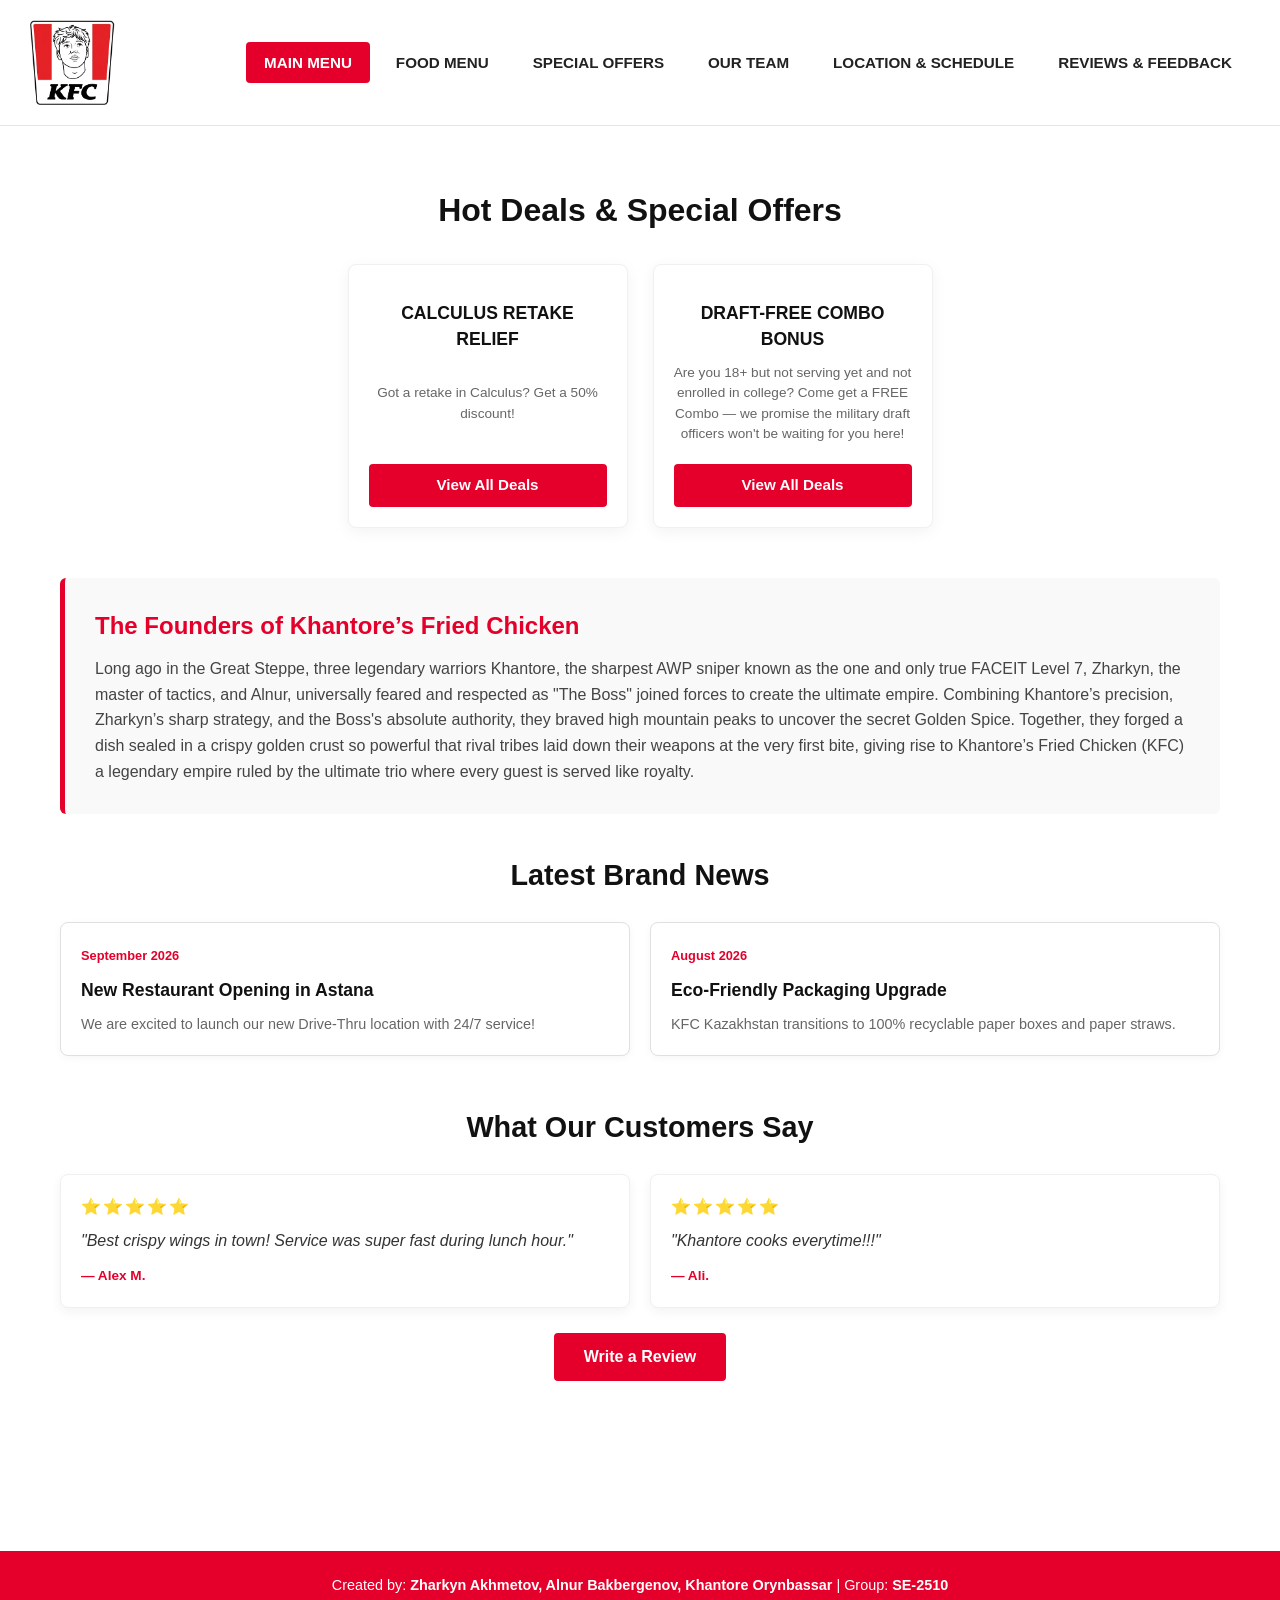
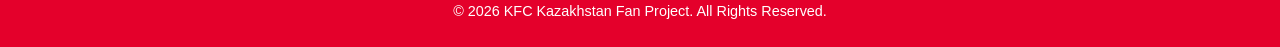
==== index.html @ c5cb4d6a "Add files via upload" ====
<!DOCTYPE html>
<html lang="en">
<head>
    <!-- Project: KFC Kazakhstan Fan Project | Group: SE-2510 | Page: Main Page (index.html) -->
    <meta charset="UTF-8">
    <meta name="viewport" content="width=device-width, initial-scale=1.0">
    <title>KFC Kazakhstan — Main Menu</title>
    <link rel="stylesheet" href="css/style.css">
</head>
<body>

    <header id="main-header">
        <div class="header-container">
            <a href="index.html" class="logo">
                <img src="images/logo.jpg" alt="KFC Logo" class="logo-img">
            </a>
            <nav class="nav-menu">
                <ul>
                    <li><a href="index.html" class="nav-btn active">Main Menu</a></li>
                    <li><a href="menu.html" class="nav-btn">Food Menu</a></li>
                    <li><a href="promos.html" class="nav-btn">Special Offers</a></li>
                    <li><a href="about.html" class="nav-btn">Our Team</a></li>
                    <li><a href="schedule.html" class="nav-btn">Location & Schedule</a></li>
                    <li><a href="contacts.html" class="nav-btn">Reviews & Feedback</a></li>
                </ul>
            </nav>
        </div>
    </header>

    <main class="main-content">
        <div class="container">
            
            <!-- Section 1: Promotions and Special Offers -->
            <section class="section-block">
                <h1 class="page-title">Hot Deals & Special Offers</h1>
                <div class="promo-grid">
                    <div class="promo-card">
                        <div class="card-title">Calculus Retake Relief</div>
                        <p class="card-desc">Got a retake in Calculus? Get a 50% discount!</p>
                        <a href="promos.html" class="btn-red">View All Deals</a>
                    </div>
                    <div class="promo-card">
                        <div class="card-title">Draft-Free Combo Bonus</div>
                        <p class="card-desc">Are you 18+ but not serving yet and not enrolled in college? Come get a FREE Combo — we promise the military draft officers won't be waiting for you here!</p>
                        <a href="promos.html" class="btn-red">View All Deals</a>
                    </div>
                </div>
            </section>

            <!-- Section 2: Brand Story and Founders -->
            <section class="story-card">
                <h2>The Founders of Khantore’s Fried Chicken</h2>
                <p>Long ago in the Great Steppe, three legendary warriors Khantore, the sharpest AWP sniper known as the one and only true FACEIT Level 7, Zharkyn, the master of tactics, and Alnur, universally feared and respected as "The Boss" joined forces to create the ultimate empire. Combining Khantore’s precision, Zharkyn’s sharp strategy, and the Boss's absolute authority, they braved high mountain peaks to uncover the secret Golden Spice. Together, they forged a dish sealed in a crispy golden crust so powerful that rival tribes laid down their weapons at the very first bite, giving rise to Khantore’s Fried Chicken (KFC) a legendary empire ruled by the ultimate trio where every guest is served like royalty.</p>
            </section>

            <!-- Section 3: Latest News Updates -->
            <section class="section-block">
                <h2 class="section-subtitle">Latest Brand News</h2>
                <div class="news-grid">
                    <div class="news-card">
                        <span class="news-date">September 2026</span>
                        <h3>New Restaurant Opening in Astana</h3>
                        <p>We are excited to launch our new Drive-Thru location with 24/7 service!</p>
                    </div>
                    <div class="news-card">
                        <span class="news-date">August 2026</span>
                        <h3>Eco-Friendly Packaging Upgrade</h3>
                        <p>KFC Kazakhstan transitions to 100% recyclable paper boxes and paper straws.</p>
                    </div>
                </div>
            </section>

            <!-- Section 4: Customer Testimonials -->
            <section class="section-block">
                <h2 class="section-subtitle">What Our Customers Say</h2>
                <div class="reviews-grid">
                    <div class="review-card">
                        <div class="stars">⭐⭐⭐⭐⭐</div>
                        <p class="review-text">"Best crispy wings in town! Service was super fast during lunch hour."</p>
                        <span class="review-author">— Alex M.</span>
                    </div>
                    <div class="review-card">
                        <div class="stars">⭐⭐⭐⭐⭐</div>
                        <p class="review-text">"Khantore cooks everytime!!!"</p>
                        <span class="review-author">— Ali.</span>
                    </div>
                </div>
                
                <div class="cta-center">
                    <a href="contacts.html" class="btn-red btn-large">Write a Review</a>
                </div>
            </section>

        </div>
    </main>

    <footer>
        <div class="footer-container">
            <p>Created by: <span>Zharkyn Akhmetov, Alnur Bakbergenov, Khantore Orynbassar</span> | Group: <span>SE-2510</span></p>
            <p>&copy; 2026 KFC Kazakhstan Fan Project. All Rights Reserved.</p>
        </div>
    </footer>

</body>
</html>
---- css/style.css ----
/* ============================================================
   KFC Kazakhstan — Shared Stylesheet
   Team: Zharkyn Akhmetov, Alnur Bakbergenov, Khantore Orynbassar
   Group SE-2510 | Palette: KFC red & white
   ============================================================ */

/* ---------- 1. Variables & Base ---------- */
:root {
    --red: #e4002b;
    --red-dark: #c40024;
    --ink: #111111;
    --muted: #666666;
    --soft: #f9f9f9;
    --line: #e0e0e0;
}

* { box-sizing: border-box; margin: 0; padding: 0; }

body {
    font-family: Arial, Helvetica, sans-serif;
    background-color: #ffffff;
    color: var(--ink);
    line-height: 1.5;
}

a { text-decoration: none; }
ul { list-style: none; }
textarea { resize: none; }
.mt-50 { margin-top: 50px; }

.container { max-width: 1200px; margin: 0 auto; padding: 20px; }

/* ---------- 2. Header & Navigation ---------- */
#main-header {
    background-color: #ffffff;
    border-bottom: 1px solid #e5e5e5;
    position: sticky;
    top: 0;
    z-index: 1000;
}

.header-container {
    max-width: 1280px;
    margin: 0 auto;
    padding: 20px 30px;
    display: flex;
    justify-content: space-between;
    align-items: center;
}

.logo { display: flex; align-items: center; }
.logo-img { height: 85px; width: auto; display: block; }

.nav-menu ul { display: flex; gap: 8px; align-items: center; }

.nav-menu .nav-btn {
    color: #222222;
    font-weight: bold;
    font-size: 0.95rem;
    text-transform: uppercase;
    padding: 12px 18px;
    border-radius: 4px;
    transition: all 0.2s;
}

.nav-menu .nav-btn:hover { color: var(--red); }
.nav-menu .nav-btn.active { background-color: var(--red); color: #ffffff; }

/* ---------- 3. Main Content & Cards ---------- */
.main-content { padding: 40px 0; min-height: 60vh; }

.page-title { text-align: center; font-size: 2rem; margin-bottom: 30px; }
.section-block { margin-bottom: 50px; }
.section-subtitle { text-align: center; font-size: 1.8rem; margin-bottom: 25px; }

.promo-grid {
    display: flex;
    justify-content: center;
    gap: 25px;
    flex-wrap: wrap;
}

.promo-card {
    background-color: #ffffff;
    border: 1px solid #f0f0f0;
    border-radius: 8px;
    padding: 20px;
    width: 280px;
    text-align: center;
    overflow: hidden;
    box-shadow: 0 4px 15px rgba(0, 0, 0, 0.05);
    display: flex;
    flex-direction: column;
    justify-content: space-between;
}

.card-title { font-size: 1.1rem; font-weight: bold; margin: 15px 0 10px; text-transform: uppercase; }
.card-desc { color: var(--muted); font-size: 0.85rem; margin-bottom: 20px; min-height: 40px; }

/* ---------- 4. Buttons ---------- */
.btn-red, .btn-submit {
    display: block;
    background-color: var(--red);
    color: #ffffff;
    font-weight: bold;
    padding: 10px;
    border: none;
    border-radius: 4px;
    font-size: 0.95rem;
    cursor: pointer;
    transition: background-color 0.2s;
}

.btn-red:hover, .btn-submit:hover { background-color: var(--red-dark); }
.btn-submit { padding: 12px 20px; width: 100%; }
.btn-large { display: inline-block; padding: 12px 30px; font-size: 1rem; }
.cta-center { text-align: center; margin-top: 20px; }

/* ---------- 5. Story, News & Reviews (index) ---------- */
.story-card {
    background-color: var(--soft);
    border-left: 5px solid var(--red);
    padding: 30px;
    border-radius: 6px;
    margin: 40px 0;
}

.story-card h2 { color: var(--red); margin-bottom: 12px; }
.story-card p { color: #444444; font-size: 1rem; line-height: 1.6; }

.news-grid, .reviews-grid {
    display: flex;
    gap: 20px;
    justify-content: center;
    flex-wrap: wrap;
    margin-bottom: 25px;
}

.news-card, .review-card {
    background: #ffffff;
    border: 1px solid var(--line);
    border-radius: 8px;
    padding: 20px;
    flex: 1;
    min-width: 280px;
}

.news-card { box-shadow: 0 2px 8px rgba(0, 0, 0, 0.04); }
.review-card { border-color: #f0f0f0; box-shadow: 0 4px 12px rgba(0, 0, 0, 0.05); }
.news-date { font-size: 0.8rem; color: var(--red); font-weight: bold; }
.news-card h3 { margin: 10px 0; font-size: 1.1rem; }
.news-card p { color: var(--muted); font-size: 0.9rem; }

.stars { letter-spacing: 2px; }
.review-text { font-style: italic; color: #333333; margin: 10px 0; }
.review-author { font-weight: bold; color: var(--red); font-size: 0.85rem; }

/* ---------- 6. Tables ---------- */
.table-container { overflow-x: auto; margin-top: 20px; }

table { width: 100%; border-collapse: collapse; background-color: #ffffff; }
table th, table td { padding: 12px 15px; border: 1px solid var(--line); text-align: left; }
table th { background-color: var(--red); color: #ffffff; font-weight: bold; }
table tr:nth-child(even) { background-color: var(--soft); }

/* ---------- 7. Forms (contacts) ---------- */
.form-group { margin-bottom: 20px; text-align: left; }
.form-group label { display: block; font-weight: bold; margin-bottom: 8px; color: #222222; }

.form-group input, .form-group select, .form-group textarea {
    width: 100%;
    padding: 10px;
    border: 1px solid #cccccc;
    border-radius: 4px;
    font-size: 0.95rem;
}

.form-group input:focus, .form-group select:focus, .form-group textarea:focus {
    outline: none;
    border-color: var(--red);
}

/* ---------- 8. Reviews Page Layout ---------- */
.reviews-page-grid { display: flex; gap: 40px; margin-top: 20px; align-items: flex-start; }

.review-form-container {
    flex: 1;
    background: #ffffff;
    padding: 25px;
    border-radius: 8px;
    border: 1px solid var(--line);
    box-shadow: 0 4px 10px rgba(0, 0, 0, 0.03);
}

.reviews-list-container { flex: 1.2; }

.reviews-feed {
    display: flex;
    flex-direction: column;
    gap: 15px;
    max-height: 550px;
    overflow-y: auto;
    padding-right: 5px;
}

.feed-item {
    background: #ffffff;
    border: 1px solid var(--line);
    border-left: 4px solid var(--red);
    border-radius: 6px;
    padding: 15px 20px;
    box-shadow: 0 2px 6px rgba(0, 0, 0, 0.04);
    animation: fadeIn 0.3s ease-in-out;
}

.feed-header { display: flex; justify-content: space-between; align-items: center; margin-bottom: 8px; }
.feed-author { font-weight: bold; }
.feed-text { color: #444444; font-size: 0.95rem; margin-bottom: 8px; }
.feed-date { font-size: 0.75rem; color: #888888; }

/* ---------- 9. Menu Page ---------- */
.dish-img-container {
    width: 100%;
    height: 200px;
    margin-bottom: 15px;
    border-radius: 6px;
    display: flex;
    justify-content: center;
    align-items: center;
    overflow: hidden;
}

.dish-img { max-width: 100%; max-height: 100%; object-fit: contain; }

.ingredient-list {
    text-align: left;
    margin: 10px 0 20px 20px;
    flex-grow: 1;
    font-size: 0.85rem;
    color: #555555;
}

.ingredient-list li { margin-bottom: 4px; list-style-type: disc; }

.steps-list { margin-left: 20px; color: #444444; line-height: 1.8; }
.steps-list li { margin-bottom: 6px; }

/* ---------- 10. Order Modal ---------- */
.modal {
    display: none;
    position: fixed;
    inset: 0;
    z-index: 2000;
    background-color: rgba(0, 0, 0, 0.6);
    justify-content: center;
    align-items: center;
}

.modal-content {
    background-color: #ffffff;
    padding: 30px;
    border-radius: 12px;
    width: 90%;
    max-width: 650px;
    position: relative;
    box-shadow: 0 5px 25px rgba(0, 0, 0, 0.3);
    animation: fadeIn 0.2s ease-in-out;
}

.modal-body { display: flex; gap: 25px; align-items: center; }
.modal-left { flex: 1; display: flex; justify-content: center; align-items: center; }
.modal-right { flex: 1.2; }

.modal-img-container {
    width: 100%;
    height: 220px;
    padding: 10px;
    border-radius: 8px;
    display: flex;
    justify-content: center;
    align-items: center;
    background-color: var(--soft);
}

.modal-dish-img { max-width: 100%; max-height: 100%; object-fit: contain; }

.close-btn {
    position: absolute;
    top: 10px;
    right: 15px;
    font-size: 28px;
    font-weight: bold;
    color: #888888;
    cursor: pointer;
}

.close-btn:hover { color: var(--red); }
.modal-subtitle { color: var(--muted); font-size: 0.85rem; margin-bottom: 15px; }

.ingredients-list { display: flex; flex-direction: column; gap: 8px; margin-bottom: 20px; }

.ingredient-item {
    display: flex;
    align-items: center;
    gap: 10px;
    padding: 8px 12px;
    background: var(--soft);
    border: 1px solid #eeeeee;
    border-radius: 6px;
    font-size: 0.9rem;
    cursor: pointer;
}

.ingredient-item input { accent-color: var(--red); width: 16px; height: 16px; }

.modal-footer {
    display: flex;
    justify-content: space-between;
    align-items: center;
    border-top: 1px solid #eeeeee;
    padding-top: 15px;
}

.total-price { font-size: 1.1rem; font-weight: bold; }

/* ---------- 11. About / Team Page ---------- */
.team-banner-container { text-align: center; margin-bottom: 30px; }

.team-banner-img {
    max-width: 512px;
    width: 100%;
    height: auto;
    border: 5px solid var(--red);
    border-radius: 12px;
    box-shadow: 0 4px 15px rgba(0, 0, 0, 0.1);
}

.team-card { min-height: 440px; height: auto; }

.avatar-container {
    width: 220px;
    height: 220px;
    margin: 0 auto 15px;
    border-radius: 50%;
    overflow: hidden;
    border: 3px solid var(--red);
    background-color: var(--soft);
    box-shadow: 0 4px 12px rgba(0, 0, 0, 0.12);
}

.avatar-img { width: 100%; height: 100%; object-fit: cover; object-position: top; }

/* ---------- 12. Location & Schedule Page ---------- */
.location-card {
    display: flex;
    gap: 25px;
    margin-bottom: 35px;
    padding-bottom: 25px;
    border-bottom: 2px dashed var(--line);
    align-items: center;
}

.location-map { flex: 1; max-width: 320px; width: 100%; }

.location-map img {
    width: 100%;
    height: 220px;
    object-fit: cover;
    border-radius: 8px;
    border: 3px solid var(--red);
    box-shadow: 0 4px 10px rgba(0, 0, 0, 0.1);
}

.location-details { flex: 2; width: 100%; }

.location-details h3 {
    font-size: 1.4rem;
    margin-bottom: 12px;
    border-left: 4px solid var(--red);
    padding-left: 10px;
}

/* ---------- 13. Footer ---------- */
footer {
    background-color: var(--red);
    color: #ffffff;
    text-align: center;
    padding: 20px 0;
    margin-top: 60px;
}

.footer-container p { font-size: 0.9rem; margin: 4px 0; }
.footer-container span { font-weight: bold; }

/* ---------- 14. Animations & Responsive ---------- */
@keyframes fadeIn {
    from { opacity: 0; transform: translateY(-8px); }
    to { opacity: 1; transform: translateY(0); }
}

@media (max-width: 768px) {
    .reviews-page-grid, .location-card { flex-direction: column; align-items: stretch; }
    .location-map { max-width: 100%; }
}

@media (max-width: 600px) {
    .modal-body { flex-direction: column; gap: 15px; }
    .modal-img-container { height: 150px; }
}
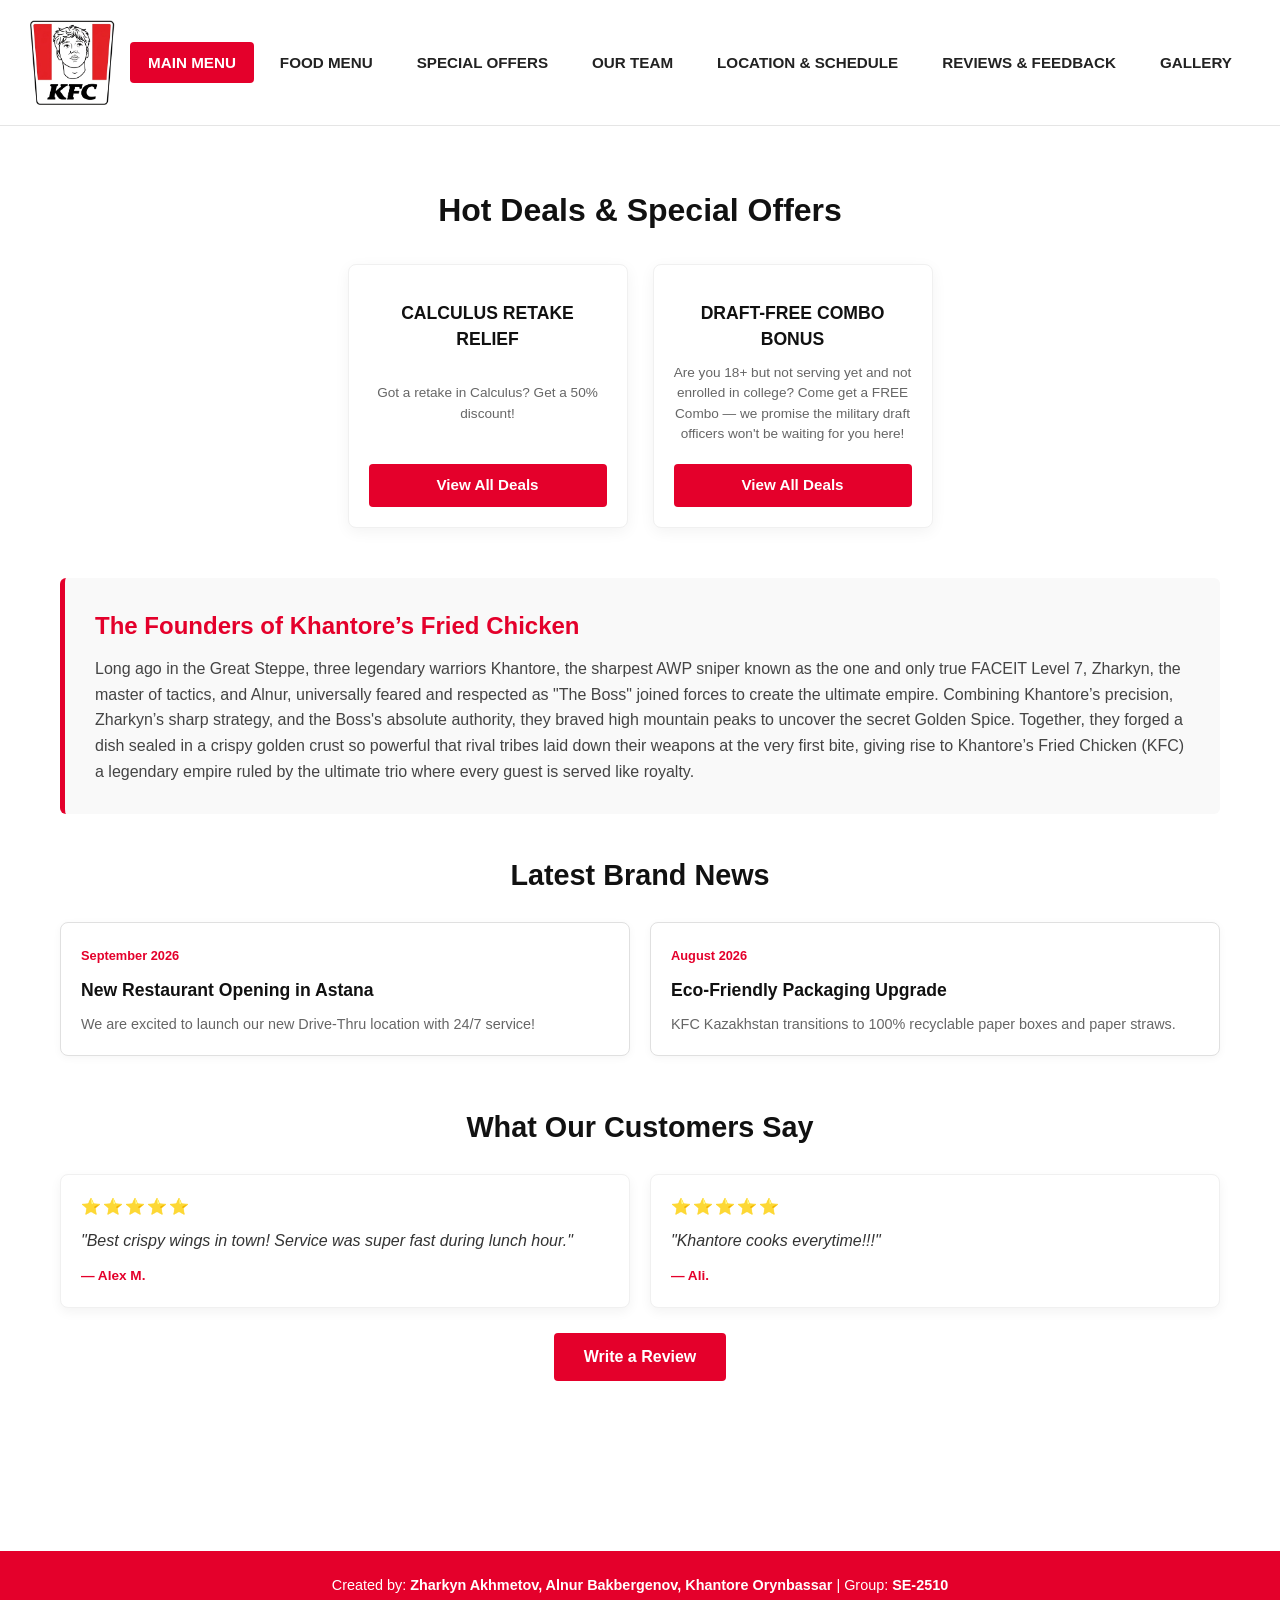
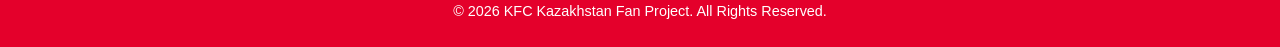
==== commit a6e14292: "added gallery" ====
--- a/index.html
+++ b/index.html
@@ -22,6 +22,7 @@
                     <li><a href="about.html" class="nav-btn">Our Team</a></li>
                     <li><a href="schedule.html" class="nav-btn">Location & Schedule</a></li>
                     <li><a href="contacts.html" class="nav-btn">Reviews & Feedback</a></li>
+                    <li><a href="gallery.html" class="nav-btn">Gallery</a></li>
                 </ul>
             </nav>
         </div>
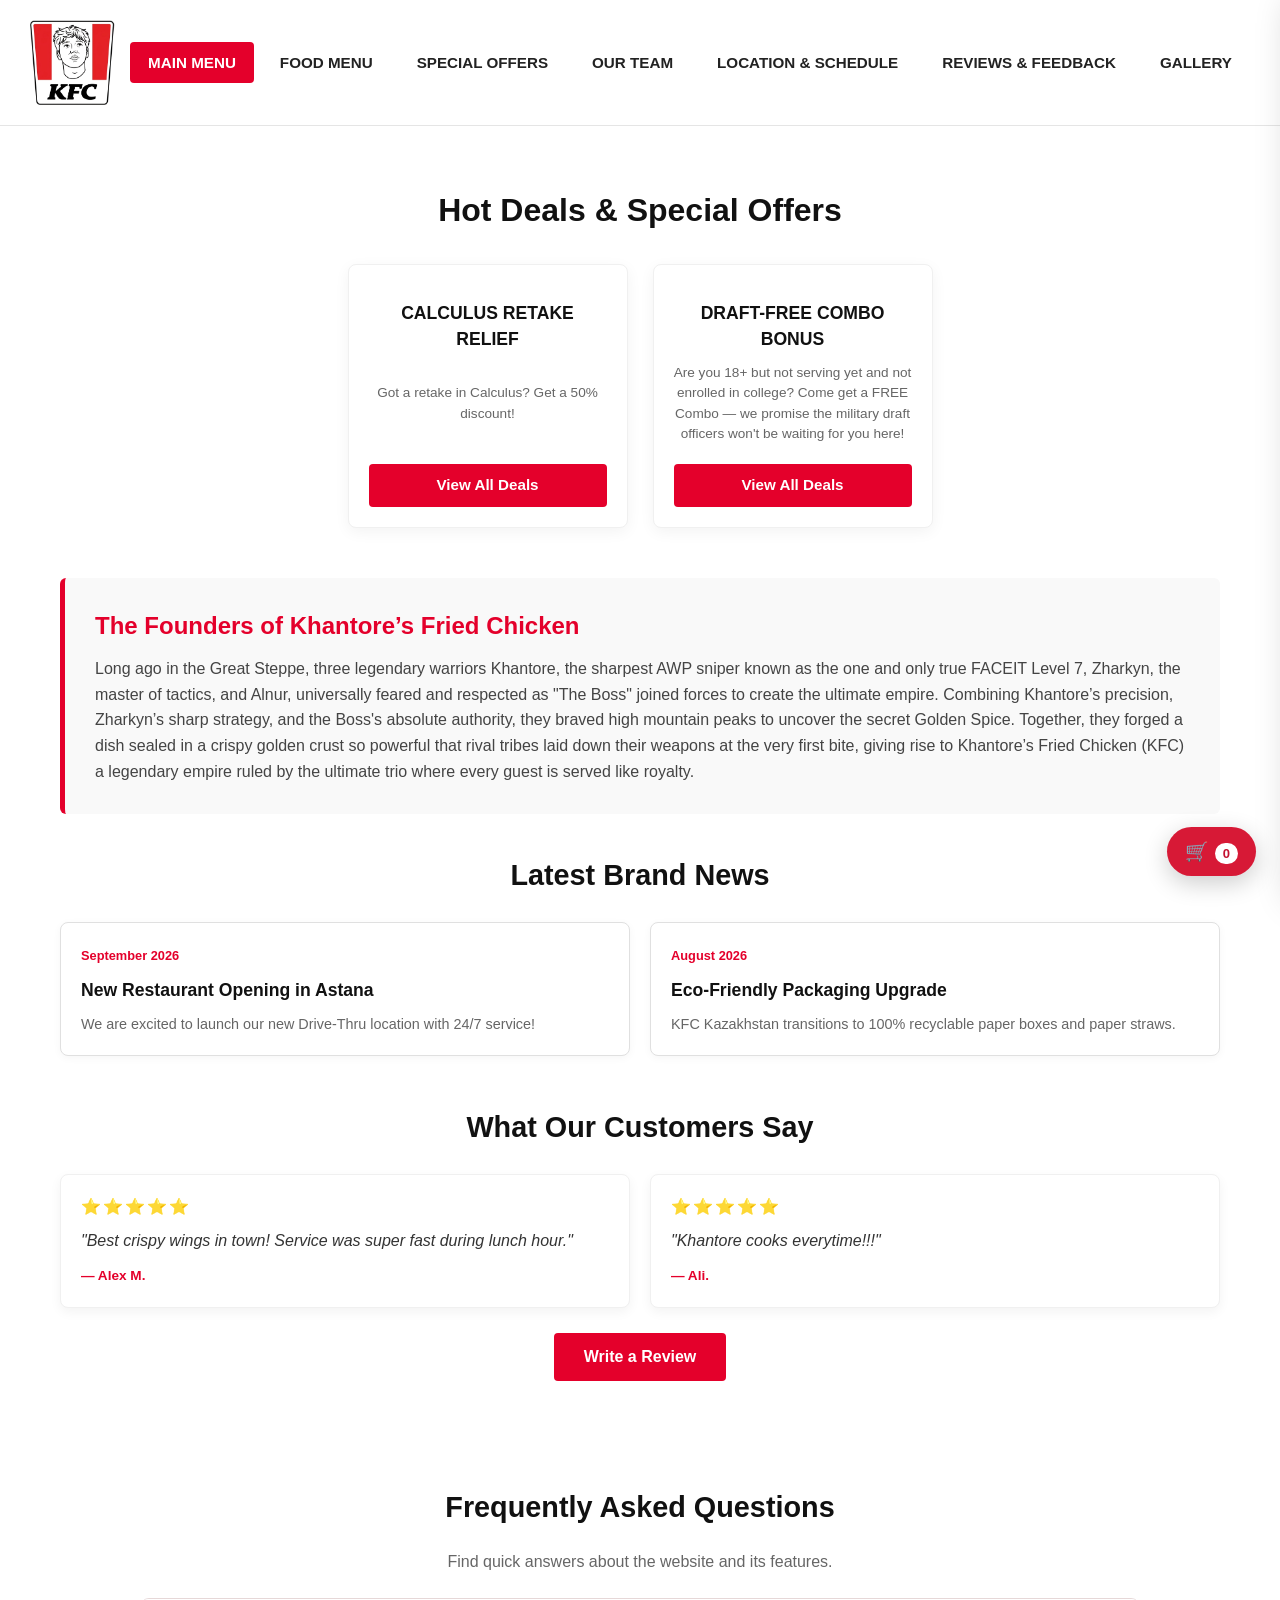
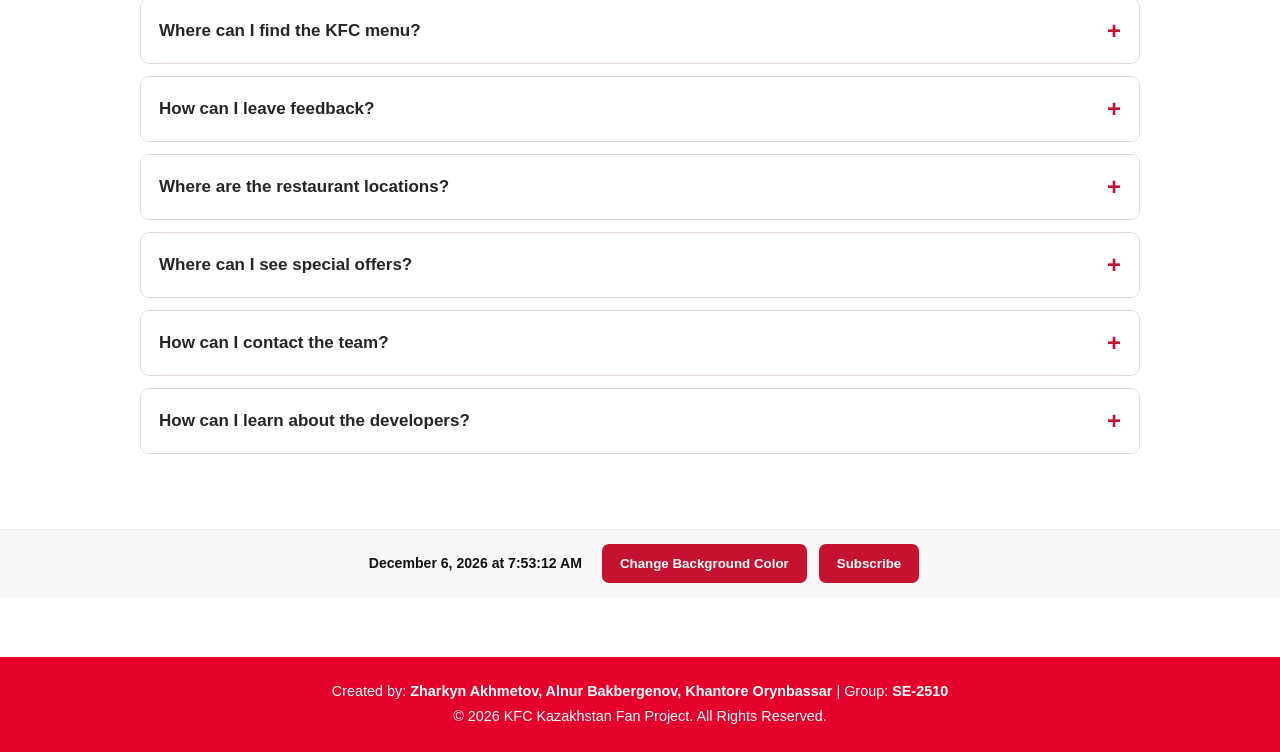
==== commit 9bd6dabb: "Assignment 4" ====
--- a/index.html
+++ b/index.html
@@ -1,106 +1,101 @@
 <!DOCTYPE html>
+
 <html lang="en">
 <head>
-    <!-- Project: KFC Kazakhstan Fan Project | Group: SE-2510 | Page: Main Page (index.html) -->
-    <meta charset="UTF-8">
-    <meta name="viewport" content="width=device-width, initial-scale=1.0">
-    <title>KFC Kazakhstan — Main Menu</title>
-    <link rel="stylesheet" href="css/style.css">
+<!-- Project: KFC Kazakhstan Fan Project | Group: SE-2510 | Page: Main Page (index.html) -->
+<meta charset="utf-8"/>
+<meta content="width=device-width, initial-scale=1.0" name="viewport"/>
+<title>KFC Kazakhstan — Main Menu</title>
+<link href="css/style.css?v=promo-hover-unified-3" rel="stylesheet"/>
 </head>
 <body>
-
-    <header id="main-header">
-        <div class="header-container">
-            <a href="index.html" class="logo">
-                <img src="images/logo.jpg" alt="KFC Logo" class="logo-img">
-            </a>
-            <nav class="nav-menu">
-                <ul>
-                    <li><a href="index.html" class="nav-btn active">Main Menu</a></li>
-                    <li><a href="menu.html" class="nav-btn">Food Menu</a></li>
-                    <li><a href="promos.html" class="nav-btn">Special Offers</a></li>
-                    <li><a href="about.html" class="nav-btn">Our Team</a></li>
-                    <li><a href="schedule.html" class="nav-btn">Location & Schedule</a></li>
-                    <li><a href="contacts.html" class="nav-btn">Reviews & Feedback</a></li>
-                    <li><a href="gallery.html" class="nav-btn">Gallery</a></li>
-                </ul>
-            </nav>
-        </div>
-    </header>
-
-    <main class="main-content">
-        <div class="container">
-            
-            <!-- Section 1: Promotions and Special Offers -->
-            <section class="section-block">
-                <h1 class="page-title">Hot Deals & Special Offers</h1>
-                <div class="promo-grid">
-                    <div class="promo-card">
-                        <div class="card-title">Calculus Retake Relief</div>
-                        <p class="card-desc">Got a retake in Calculus? Get a 50% discount!</p>
-                        <a href="promos.html" class="btn-red">View All Deals</a>
-                    </div>
-                    <div class="promo-card">
-                        <div class="card-title">Draft-Free Combo Bonus</div>
-                        <p class="card-desc">Are you 18+ but not serving yet and not enrolled in college? Come get a FREE Combo — we promise the military draft officers won't be waiting for you here!</p>
-                        <a href="promos.html" class="btn-red">View All Deals</a>
-                    </div>
-                </div>
-            </section>
-
-            <!-- Section 2: Brand Story and Founders -->
-            <section class="story-card">
-                <h2>The Founders of Khantore’s Fried Chicken</h2>
-                <p>Long ago in the Great Steppe, three legendary warriors Khantore, the sharpest AWP sniper known as the one and only true FACEIT Level 7, Zharkyn, the master of tactics, and Alnur, universally feared and respected as "The Boss" joined forces to create the ultimate empire. Combining Khantore’s precision, Zharkyn’s sharp strategy, and the Boss's absolute authority, they braved high mountain peaks to uncover the secret Golden Spice. Together, they forged a dish sealed in a crispy golden crust so powerful that rival tribes laid down their weapons at the very first bite, giving rise to Khantore’s Fried Chicken (KFC) a legendary empire ruled by the ultimate trio where every guest is served like royalty.</p>
-            </section>
-
-            <!-- Section 3: Latest News Updates -->
-            <section class="section-block">
-                <h2 class="section-subtitle">Latest Brand News</h2>
-                <div class="news-grid">
-                    <div class="news-card">
-                        <span class="news-date">September 2026</span>
-                        <h3>New Restaurant Opening in Astana</h3>
-                        <p>We are excited to launch our new Drive-Thru location with 24/7 service!</p>
-                    </div>
-                    <div class="news-card">
-                        <span class="news-date">August 2026</span>
-                        <h3>Eco-Friendly Packaging Upgrade</h3>
-                        <p>KFC Kazakhstan transitions to 100% recyclable paper boxes and paper straws.</p>
-                    </div>
-                </div>
-            </section>
-
-            <!-- Section 4: Customer Testimonials -->
-            <section class="section-block">
-                <h2 class="section-subtitle">What Our Customers Say</h2>
-                <div class="reviews-grid">
-                    <div class="review-card">
-                        <div class="stars">⭐⭐⭐⭐⭐</div>
-                        <p class="review-text">"Best crispy wings in town! Service was super fast during lunch hour."</p>
-                        <span class="review-author">— Alex M.</span>
-                    </div>
-                    <div class="review-card">
-                        <div class="stars">⭐⭐⭐⭐⭐</div>
-                        <p class="review-text">"Khantore cooks everytime!!!"</p>
-                        <span class="review-author">— Ali.</span>
-                    </div>
-                </div>
-                
-                <div class="cta-center">
-                    <a href="contacts.html" class="btn-red btn-large">Write a Review</a>
-                </div>
-            </section>
-
-        </div>
-    </main>
-
-    <footer>
-        <div class="footer-container">
-            <p>Created by: <span>Zharkyn Akhmetov, Alnur Bakbergenov, Khantore Orynbassar</span> | Group: <span>SE-2510</span></p>
-            <p>&copy; 2026 KFC Kazakhstan Fan Project. All Rights Reserved.</p>
-        </div>
-    </footer>
-
+<header id="main-header">
+<div class="header-container">
+<a class="logo" href="index.html">
+<img alt="KFC Logo" class="logo-img" src="images/logo.jpg"/>
+</a>
+<nav class="nav-menu">
+<ul>
+<li><a class="nav-btn active" href="index.html">Main Menu</a></li>
+<li><a class="nav-btn" href="menu.html">Food Menu</a></li>
+<li><a class="nav-btn" href="promos.html">Special Offers</a></li>
+<li><a class="nav-btn" href="about.html">Our Team</a></li>
+<li><a class="nav-btn" href="schedule.html">Location &amp; Schedule</a></li>
+<li><a class="nav-btn" href="contacts.html">Reviews &amp; Feedback</a></li>
+<li><a class="nav-btn" href="gallery.html">Gallery</a></li>
+</ul>
+</nav>
+</div>
+</header>
+<main class="main-content">
+<div class="container">
+<!-- Section 1: Promotions and Special Offers -->
+<section class="section-block">
+<h1 class="page-title">Hot Deals &amp; Special Offers</h1>
+<div class="promo-grid">
+<div class="promo-card">
+<div class="card-title">Calculus Retake Relief</div>
+<p class="card-desc">Got a retake in Calculus? Get a 50% discount!</p>
+<a class="btn-red" href="promos.html">View All Deals</a>
+</div>
+<div class="promo-card">
+<div class="card-title">Draft-Free Combo Bonus</div>
+<p class="card-desc">Are you 18+ but not serving yet and not enrolled in college? Come get a FREE Combo — we promise the military draft officers won't be waiting for you here!</p>
+<a class="btn-red" href="promos.html">View All Deals</a>
+</div>
+</div>
+</section>
+<!-- Section 2: Brand Story and Founders -->
+<section class="story-card">
+<h2>The Founders of Khantore’s Fried Chicken</h2>
+<p>Long ago in the Great Steppe, three legendary warriors Khantore, the sharpest AWP sniper known as the one and only true FACEIT Level 7, Zharkyn, the master of tactics, and Alnur, universally feared and respected as "The Boss" joined forces to create the ultimate empire. Combining Khantore’s precision, Zharkyn’s sharp strategy, and the Boss's absolute authority, they braved high mountain peaks to uncover the secret Golden Spice. Together, they forged a dish sealed in a crispy golden crust so powerful that rival tribes laid down their weapons at the very first bite, giving rise to Khantore’s Fried Chicken (KFC) a legendary empire ruled by the ultimate trio where every guest is served like royalty.</p>
+</section>
+<!-- Section 3: Latest News Updates -->
+<section class="section-block">
+<h2 class="section-subtitle">Latest Brand News</h2>
+<div class="news-grid">
+<div class="news-card kfc-smooth-hover">
+<span class="news-date">September 2026</span>
+<h3>New Restaurant Opening in Astana</h3>
+<p>We are excited to launch our new Drive-Thru location with 24/7 service!</p>
+</div>
+<div class="news-card kfc-smooth-hover">
+<span class="news-date">August 2026</span>
+<h3>Eco-Friendly Packaging Upgrade</h3>
+<p>KFC Kazakhstan transitions to 100% recyclable paper boxes and paper straws.</p>
+</div>
+</div>
+</section>
+<!-- Section 4: Customer Testimonials -->
+<section class="section-block">
+<h2 class="section-subtitle">What Our Customers Say</h2>
+<div class="reviews-grid">
+<div class="review-card kfc-smooth-hover">
+<div class="stars">⭐⭐⭐⭐⭐</div>
+<p class="review-text">"Best crispy wings in town! Service was super fast during lunch hour."</p>
+<span class="review-author">— Alex M.</span>
+</div>
+<div class="review-card kfc-smooth-hover">
+<div class="stars">⭐⭐⭐⭐⭐</div>
+<p class="review-text">"Khantore cooks everytime!!!"</p>
+<span class="review-author">— Ali.</span>
+</div>
+</div>
+<div class="cta-center">
+<a class="btn-red btn-large" href="contacts.html">Write a Review</a>
+</div>
+</section>
+</div>
+<section class="section-block assignment-panel" id="faq"><h2 class="section-subtitle">Frequently Asked Questions</h2><p class="faq-intro">Find quick answers about the website and its features.</p><div class="faq-item"><button aria-controls="faq-answer-0" aria-expanded="false" class="faq-question" type="button">Where can I find the KFC menu?<span aria-hidden="true">+</span></button><div class="faq-answer" id="faq-answer-0"><div>Visit our <a href="menu.html">Food Menu</a> page to explore the available dishes.</div></div></div><div class="faq-item"><button aria-controls="faq-answer-1" aria-expanded="false" class="faq-question" type="button">How can I leave feedback?<span aria-hidden="true">+</span></button><div class="faq-answer" id="faq-answer-1"><div>Open <a href="contacts.html">Reviews &amp; Feedback</a> to submit a review.</div></div></div><div class="faq-item"><button aria-controls="faq-answer-2" aria-expanded="false" class="faq-question" type="button">Where are the restaurant locations?<span aria-hidden="true">+</span></button><div class="faq-answer" id="faq-answer-2"><div>Check our <a href="schedule.html">Location &amp; Schedule</a> page.</div></div></div><div class="faq-item"><button aria-controls="faq-answer-3" aria-expanded="false" class="faq-question" type="button">Where can I see special offers?<span aria-hidden="true">+</span></button><div class="faq-answer" id="faq-answer-3"><div>Browse the <a href="promos.html">Special Offers</a> page.</div></div></div><div class="faq-item"><button aria-controls="faq-answer-4" aria-expanded="false" class="faq-question" type="button">How can I contact the team?<span aria-hidden="true">+</span></button><div class="faq-answer" id="faq-answer-4"><div>Use the form on our <a href="contacts.html">Reviews &amp; Feedback</a> page.</div></div></div><div class="faq-item"><button aria-controls="faq-answer-5" aria-expanded="false" class="faq-question" type="button">How can I learn about the developers?<span aria-hidden="true">+</span></button><div class="faq-answer" id="faq-answer-5"><div>Visit <a href="about.html">Our Team</a> and click a developer card to see their profile.</div></div></div></section>
+</main>
+<section aria-label="Interactive website tools" class="assignment-tools"><div class="assignment-tools-inner"><span aria-label="Current date and time" id="live-clock" role="timer"></span><button class="assignment-btn" id="color-change-btn" type="button">Change Background Color</button><button class="assignment-btn" id="subscribe-open-btn" type="button">Subscribe</button></div></section><div aria-hidden="true" class="assignment-modal" id="subscribe-modal"><div aria-labelledby="subscribe-title" aria-modal="true" class="assignment-modal-dialog" role="dialog"><button aria-label="Close" class="assignment-modal-close" id="subscribe-close-btn" type="button">×</button><h2 id="subscribe-title">Subscribe to KFC Updates</h2><form id="subscribe-form" novalidate=""><label for="subscriber-name">Name</label><input autocomplete="name" id="subscriber-name" required="" type="text"/><label for="subscriber-email">Email</label><input autocomplete="email" id="subscriber-email" required="" type="email"/><p class="assignment-error" id="subscribe-error" role="alert"></p><button class="assignment-btn" type="submit">Subscribe</button><p id="subscribe-success" role="status"></p></form></div></div>
+<footer>
+<div class="footer-container">
+<p>Created by: <span>Zharkyn Akhmetov, Alnur Bakbergenov, Khantore Orynbassar</span> | Group: <span>SE-2510</span></p>
+<p>© 2026 KFC Kazakhstan Fan Project. All Rights Reserved.</p>
+</div>
+</footer>
+<script src="js/cart.js"></script>
+<script src="js/script.js"></script>
 </body>
 </html>
--- a/css/style.css
+++ b/css/style.css
@@ -1,10 +1,8 @@
-/* ============================================================
-   KFC Kazakhstan — Shared Stylesheet
-   Team: Zharkyn Akhmetov, Alnur Bakbergenov, Khantore Orynbassar
-   Group SE-2510 | Palette: KFC red & white
-   ============================================================ */
+/* KFC Kazakhstan | Shared Stylesheet | SE-2510
+   Numbered sections for easier navigation.
+   Existing CSS declarations are preserved. */
 
-/* ---------- 1. Variables & Base ---------- */
+/* ===== 01. Colors and Variables ===== */
 :root {
     --red: #e4002b;
     --red-dark: #c40024;
@@ -13,24 +11,19 @@
     --soft: #f9f9f9;
     --line: #e0e0e0;
 }
-
 * { box-sizing: border-box; margin: 0; padding: 0; }
-
 body {
     font-family: Arial, Helvetica, sans-serif;
     background-color: #ffffff;
     color: var(--ink);
     line-height: 1.5;
 }
-
 a { text-decoration: none; }
 ul { list-style: none; }
 textarea { resize: none; }
 .mt-50 { margin-top: 50px; }
-
 .container { max-width: 1200px; margin: 0 auto; padding: 20px; }
-
-/* ---------- 2. Header & Navigation ---------- */
+/* ===== 02. Header and Navigation ===== */
 #main-header {
     background-color: #ffffff;
     border-bottom: 1px solid #e5e5e5;
@@ -38,7 +31,6 @@
     top: 0;
     z-index: 1000;
 }
-
 .header-container {
     max-width: 1280px;
     margin: 0 auto;
@@ -47,12 +39,9 @@
     justify-content: space-between;
     align-items: center;
 }
-
 .logo { display: flex; align-items: center; }
 .logo-img { height: 85px; width: auto; display: block; }
-
 .nav-menu ul { display: flex; gap: 8px; align-items: center; }
-
 .nav-menu .nav-btn {
     color: #222222;
     font-weight: bold;
@@ -62,24 +51,19 @@
     border-radius: 4px;
     transition: all 0.2s;
 }
-
 .nav-menu .nav-btn:hover { color: var(--red); }
 .nav-menu .nav-btn.active { background-color: var(--red); color: #ffffff; }
-
-/* ---------- 3. Main Content & Cards ---------- */
+/* ===== 03. Main Content and Cards ===== */
 .main-content { padding: 40px 0; min-height: 60vh; }
-
 .page-title { text-align: center; font-size: 2rem; margin-bottom: 30px; }
 .section-block { margin-bottom: 50px; }
 .section-subtitle { text-align: center; font-size: 1.8rem; margin-bottom: 25px; }
-
 .promo-grid {
     display: flex;
     justify-content: center;
     gap: 25px;
     flex-wrap: wrap;
 }
-
 .promo-card {
     background-color: #ffffff;
     border: 1px solid #f0f0f0;
@@ -93,11 +77,9 @@
     flex-direction: column;
     justify-content: space-between;
 }
-
 .card-title { font-size: 1.1rem; font-weight: bold; margin: 15px 0 10px; text-transform: uppercase; }
 .card-desc { color: var(--muted); font-size: 0.85rem; margin-bottom: 20px; min-height: 40px; }
-
-/* ---------- 4. Buttons ---------- */
+/* ===== 04. Buttons ===== */
 .btn-red, .btn-submit {
     display: block;
     background-color: var(--red);
@@ -110,13 +92,11 @@
     cursor: pointer;
     transition: background-color 0.2s;
 }
-
 .btn-red:hover, .btn-submit:hover { background-color: var(--red-dark); }
 .btn-submit { padding: 12px 20px; width: 100%; }
 .btn-large { display: inline-block; padding: 12px 30px; font-size: 1rem; }
 .cta-center { text-align: center; margin-top: 20px; }
-
-/* ---------- 5. Story, News & Reviews (index) ---------- */
+/* ===== 05. Homepage Story, News and Reviews ===== */
 .story-card {
     background-color: var(--soft);
     border-left: 5px solid var(--red);
@@ -124,10 +104,8 @@
     border-radius: 6px;
     margin: 40px 0;
 }
-
 .story-card h2 { color: var(--red); margin-bottom: 12px; }
 .story-card p { color: #444444; font-size: 1rem; line-height: 1.6; }
-
 .news-grid, .reviews-grid {
     display: flex;
     gap: 20px;
@@ -135,7 +113,6 @@
     flex-wrap: wrap;
     margin-bottom: 25px;
 }
-
 .news-card, .review-card {
     background: #ffffff;
     border: 1px solid var(--line);
@@ -144,29 +121,23 @@
     flex: 1;
     min-width: 280px;
 }
-
 .news-card { box-shadow: 0 2px 8px rgba(0, 0, 0, 0.04); }
 .review-card { border-color: #f0f0f0; box-shadow: 0 4px 12px rgba(0, 0, 0, 0.05); }
 .news-date { font-size: 0.8rem; color: var(--red); font-weight: bold; }
 .news-card h3 { margin: 10px 0; font-size: 1.1rem; }
 .news-card p { color: var(--muted); font-size: 0.9rem; }
-
 .stars { letter-spacing: 2px; }
 .review-text { font-style: italic; color: #333333; margin: 10px 0; }
 .review-author { font-weight: bold; color: var(--red); font-size: 0.85rem; }
-
-/* ---------- 6. Tables ---------- */
+/* ===== 06. Tables ===== */
 .table-container { overflow-x: auto; margin-top: 20px; }
-
 table { width: 100%; border-collapse: collapse; background-color: #ffffff; }
 table th, table td { padding: 12px 15px; border: 1px solid var(--line); text-align: left; }
 table th { background-color: var(--red); color: #ffffff; font-weight: bold; }
 table tr:nth-child(even) { background-color: var(--soft); }
-
-/* ---------- 7. Forms (contacts) ---------- */
+/* ===== 07. Form Fields ===== */
 .form-group { margin-bottom: 20px; text-align: left; }
 .form-group label { display: block; font-weight: bold; margin-bottom: 8px; color: #222222; }
-
 .form-group input, .form-group select, .form-group textarea {
     width: 100%;
     padding: 10px;
@@ -174,15 +145,12 @@
     border-radius: 4px;
     font-size: 0.95rem;
 }
-
 .form-group input:focus, .form-group select:focus, .form-group textarea:focus {
     outline: none;
     border-color: var(--red);
 }
-
-/* ---------- 8. Reviews Page Layout ---------- */
+/* ===== 08. Reviews Page ===== */
 .reviews-page-grid { display: flex; gap: 40px; margin-top: 20px; align-items: flex-start; }
-
 .review-form-container {
     flex: 1;
     background: #ffffff;
@@ -191,9 +159,7 @@
     border: 1px solid var(--line);
     box-shadow: 0 4px 10px rgba(0, 0, 0, 0.03);
 }
-
 .reviews-list-container { flex: 1.2; }
-
 .reviews-feed {
     display: flex;
     flex-direction: column;
@@ -202,7 +168,6 @@
     overflow-y: auto;
     padding-right: 5px;
 }
-
 .feed-item {
     background: #ffffff;
     border: 1px solid var(--line);
@@ -212,13 +177,11 @@
     box-shadow: 0 2px 6px rgba(0, 0, 0, 0.04);
     animation: fadeIn 0.3s ease-in-out;
 }
-
 .feed-header { display: flex; justify-content: space-between; align-items: center; margin-bottom: 8px; }
 .feed-author { font-weight: bold; }
 .feed-text { color: #444444; font-size: 0.95rem; margin-bottom: 8px; }
 .feed-date { font-size: 0.75rem; color: #888888; }
-
-/* ---------- 9. Menu Page ---------- */
+/* ===== 09. Food Images ===== */
 .dish-img-container {
     width: 100%;
     height: 200px;
@@ -229,9 +192,7 @@
     align-items: center;
     overflow: hidden;
 }
-
 .dish-img { max-width: 100%; max-height: 100%; object-fit: contain; }
-
 .ingredient-list {
     text-align: left;
     margin: 10px 0 20px 20px;
@@ -239,13 +200,10 @@
     font-size: 0.85rem;
     color: #555555;
 }
-
 .ingredient-list li { margin-bottom: 4px; list-style-type: disc; }
-
 .steps-list { margin-left: 20px; color: #444444; line-height: 1.8; }
 .steps-list li { margin-bottom: 6px; }
-
-/* ---------- 10. Order Modal ---------- */
+/* ===== 10. Base Modals ===== */
 .modal {
     display: none;
     position: fixed;
@@ -255,7 +213,6 @@
     justify-content: center;
     align-items: center;
 }
-
 .modal-content {
     background-color: #ffffff;
     padding: 30px;
@@ -266,11 +223,9 @@
     box-shadow: 0 5px 25px rgba(0, 0, 0, 0.3);
     animation: fadeIn 0.2s ease-in-out;
 }
-
 .modal-body { display: flex; gap: 25px; align-items: center; }
 .modal-left { flex: 1; display: flex; justify-content: center; align-items: center; }
 .modal-right { flex: 1.2; }
-
 .modal-img-container {
     width: 100%;
     height: 220px;
@@ -281,9 +236,7 @@
     align-items: center;
     background-color: var(--soft);
 }
-
 .modal-dish-img { max-width: 100%; max-height: 100%; object-fit: contain; }
-
 .close-btn {
     position: absolute;
     top: 10px;
@@ -293,12 +246,9 @@
     color: #888888;
     cursor: pointer;
 }
-
 .close-btn:hover { color: var(--red); }
 .modal-subtitle { color: var(--muted); font-size: 0.85rem; margin-bottom: 15px; }
-
 .ingredients-list { display: flex; flex-direction: column; gap: 8px; margin-bottom: 20px; }
-
 .ingredient-item {
     display: flex;
     align-items: center;
@@ -310,9 +260,7 @@
     font-size: 0.9rem;
     cursor: pointer;
 }
-
 .ingredient-item input { accent-color: var(--red); width: 16px; height: 16px; }
-
 .modal-footer {
     display: flex;
     justify-content: space-between;
@@ -320,12 +268,9 @@
     border-top: 1px solid #eeeeee;
     padding-top: 15px;
 }
-
 .total-price { font-size: 1.1rem; font-weight: bold; }
-
-/* ---------- 11. About / Team Page ---------- */
+/* ===== 11. Team and About Page ===== */
 .team-banner-container { text-align: center; margin-bottom: 30px; }
-
 .team-banner-img {
     max-width: 512px;
     width: 100%;
@@ -334,9 +279,7 @@
     border-radius: 12px;
     box-shadow: 0 4px 15px rgba(0, 0, 0, 0.1);
 }
-
 .team-card { min-height: 440px; height: auto; }
-
 .avatar-container {
     width: 220px;
     height: 220px;
@@ -347,10 +290,8 @@
     background-color: var(--soft);
     box-shadow: 0 4px 12px rgba(0, 0, 0, 0.12);
 }
-
 .avatar-img { width: 100%; height: 100%; object-fit: cover; object-position: top; }
-
-/* ---------- 12. Location & Schedule Page ---------- */
+/* ===== 12. Locations and Schedule ===== */
 .location-card {
     display: flex;
     gap: 25px;
@@ -359,9 +300,7 @@
     border-bottom: 2px dashed var(--line);
     align-items: center;
 }
-
 .location-map { flex: 1; max-width: 320px; width: 100%; }
-
 .location-map img {
     width: 100%;
     height: 220px;
@@ -370,17 +309,14 @@
     border: 3px solid var(--red);
     box-shadow: 0 4px 10px rgba(0, 0, 0, 0.1);
 }
-
 .location-details { flex: 2; width: 100%; }
-
 .location-details h3 {
     font-size: 1.4rem;
     margin-bottom: 12px;
     border-left: 4px solid var(--red);
     padding-left: 10px;
 }
-
-/* ---------- 13. Footer ---------- */
+/* ===== 13. Footer ===== */
 footer {
     background-color: var(--red);
     color: #ffffff;
@@ -388,22 +324,559 @@
     padding: 20px 0;
     margin-top: 60px;
 }
-
 .footer-container p { font-size: 0.9rem; margin: 4px 0; }
 .footer-container span { font-weight: bold; }
-
-/* ---------- 14. Animations & Responsive ---------- */
+/* ===== 14. Base Animations and Responsive Layout ===== */
 @keyframes fadeIn {
     from { opacity: 0; transform: translateY(-8px); }
     to { opacity: 1; transform: translateY(0); }
 }
-
 @media (max-width: 768px) {
     .reviews-page-grid, .location-card { flex-direction: column; align-items: stretch; }
     .location-map { max-width: 100%; }
 }
-
 @media (max-width: 600px) {
     .modal-body { flex-direction: column; gap: 15px; }
     .modal-img-container { height: 150px; }
-}+}
+/* ===== 15. Assignment 2: Card Hover ===== */
+.promo-card {
+    transition: transform 0.3s ease, box-shadow 0.3s ease;
+}
+.promo-card:hover {
+    transform: translateY(-8px);
+    box-shadow: 0 10px 25px rgba(228, 0, 43, 0.15);
+}
+/* ===== 16. Assignment 2: CSS Grid ===== */
+.grid-page-wrapper {
+    display: grid;
+    grid-template-columns: 250px 1fr;
+    grid-template-rows: auto 1fr auto;
+    grid-template-areas:
+        "header header"
+        "sidebar main"
+        "footer footer";
+    min-height: 100vh;
+}
+.grid-page-wrapper #main-header { grid-area: header; }
+.grid-page-wrapper footer { grid-area: footer; }
+.grid-sidebar { grid-area: sidebar; }
+.grid-main-content { grid-area: main; }
+.grid-sidebar {
+    background-color: var(--soft);
+    padding: 30px 20px;
+    border-right: 1px solid var(--line);
+}
+.grid-sidebar h3 {
+    color: var(--red);
+    margin-bottom: 20px;
+    border-bottom: 2px solid var(--line);
+    padding-bottom: 10px;
+}
+.grid-sidebar ul li { margin-bottom: 15px; font-weight: bold; }
+.grid-sidebar ul li a { color: var(--muted); transition: color 0.3s; }
+.grid-sidebar ul li a:hover { color: var(--red); }
+.grid-main-content {
+    padding: 40px;
+}
+/* ===== 17. Assignment 2: Gallery ===== */
+.gallery-grid {
+    display: grid;
+    grid-template-columns: repeat(3, 1fr);
+    gap: 20px;
+    margin-top: 20px;
+}
+.gallery-item {
+    position: relative;
+    overflow: hidden;
+    border-radius: 8px;
+    aspect-ratio: 1 / 1;
+    box-shadow: 0 4px 10px rgba(0, 0, 0, 0.1);
+}
+.gallery-item img {
+    width: 100%;
+    height: 100%;
+    object-fit: cover;
+    display: block;
+    transition: transform 0.4s ease;
+}
+.gallery-item:hover img {
+    transform: scale(1.1);
+}
+.gallery-caption {
+    position: absolute;
+    bottom: 0;
+    left: 0;
+    width: 100%;
+    background-color: rgba(228, 0, 43, 0.9);
+    color: #ffffff;
+    text-align: center;
+    padding: 15px;
+    font-weight: bold;
+    transform: translateY(100%);
+    transition: transform 0.4s ease;
+}
+.gallery-item:hover .gallery-caption {
+    transform: translateY(0);
+}
+@media (max-width: 768px) {
+    .grid-page-wrapper {
+        grid-template-columns: 1fr;
+        grid-template-areas:
+            "header"
+            "sidebar"
+            "main"
+            "footer";
+    }
+    .gallery-grid {
+        grid-template-columns: repeat(auto-fit, minmax(150px, 1fr));
+    }
+}
+/* ===== 18. Assignment 4: Interactive Components ===== */
+body { transition: background-color .45s ease; }
+.assignment-tools { padding: 22px 16px; background: #f7f1ed; border-top: 2px solid #e8d8d0; }
+.assignment-tools-inner { max-width: 1150px; margin: auto; display: flex; gap: 12px; align-items: center; flex-wrap: wrap; justify-content: center; }
+#live-clock { font-weight: 700; padding: 10px 14px; }
+.assignment-btn { border: 0; border-radius: 7px; padding: 12px 18px; background: #c41230; color: white; font-weight: 700; cursor: pointer; }
+.assignment-btn:hover { background: #9d1026; }
+.assignment-panel { max-width: 1000px; margin: 35px auto; }
+.faq-item { margin: 12px 0; border: 1px solid #e6d8d8; border-radius: 9px; overflow: hidden; background: white; }
+.faq-question { display: flex; width: 100%; justify-content: space-between; align-items: center; padding: 18px; border: 0; background: #fff; color: #252525; text-align: left; font-size: 17px; font-weight: 700; cursor: pointer; }
+.faq-question[aria-expanded="true"] { color: #c41230; }
+.faq-answer { display: grid; grid-template-rows: 0fr; transition: grid-template-rows .3s ease; }
+.faq-answer.is-open { grid-template-rows: 1fr; }
+.faq-answer > div { overflow: hidden; padding: 0 18px; }
+.faq-answer.is-open > div { padding-bottom: 18px; }
+.assignment-modal { position: fixed; inset: 0; background: rgba(0,0,0,.65); display: none; align-items: center; justify-content: center; z-index: 9999; padding: 18px; }
+.assignment-modal.is-visible { display: flex; }
+.assignment-modal-dialog { position: relative; background: white; padding: 32px; border-radius: 14px; width: min(100%, 440px); max-height: 90vh; overflow-y: auto; box-shadow: 0 15px 50px #0004; }
+.assignment-modal-close { position: absolute; right: 14px; top: 8px; border: 0; background: transparent; font-size: 32px; cursor: pointer; }
+.assignment-modal-dialog label { display: block; margin: 16px 0 5px; font-weight: 600; }
+.assignment-modal-dialog input { display: block; width: 100%; box-sizing: border-box; padding: 12px; border: 1px solid #aaa; border-radius: 6px; }
+.assignment-modal-dialog .assignment-btn { margin-top: 20px; }
+.assignment-error { color: #b00020; font-weight: 600; margin: 10px 0; }
+#subscribe-success { color: #23723b; }
+.modal-open { overflow: hidden; }
+@media (max-width: 600px) { .assignment-tools-inner { flex-direction: column; } .assignment-modal-dialog { padding: 24px; } }
+/* ===== 19. FAQ, Team Cards and Notifications ===== */
+.faq-intro { text-align: center; color: #666; margin: -5px 0 24px; }
+.faq-question { gap: 16px; transition: color .2s ease, background-color .2s ease; }
+.faq-question:hover { background: #fff7f7; }
+.faq-question span { font-size: 24px; color: #c41230; flex-shrink: 0; }
+.faq-answer a { color: #c41230; font-weight: 600; text-decoration: underline; text-underline-offset: 3px; }
+.faq-answer > div { line-height: 1.65; }
+.team-profile-trigger { display: flex; flex-direction: column; align-items: center; width: 100%; font: inherit; color: inherit; cursor: pointer; border: 1px solid #eee; }
+.team-profile-trigger:focus-visible, .faq-question:focus-visible { outline: 3px solid #c41230; outline-offset: 3px; }
+.team-view-more { margin-top: auto; padding-top: 18px; color: #c41230; font-size: .9rem; font-weight: 700; }
+.team-dialog { text-align: center; width: min(100%, 480px); }
+.team-modal-image { display: block; width: 180px; height: 180px; object-fit: cover; border: 3px solid #e4002b; border-radius: 50%; margin: 8px auto 18px; }
+.team-dialog h2 { margin-bottom: 6px; }
+.team-modal-role { color: #c41230; font-weight: 700; margin-bottom: 16px; }
+.team-dialog p { line-height: 1.6; }
+#site-toast-area { position: fixed; z-index: 11000; right: 18px; bottom: 18px; display: grid; gap: 10px; max-width: min(360px, calc(100vw - 36px)); }
+.site-toast { background: #222; color: white; border-left: 5px solid #e4002b; padding: 14px 18px; border-radius: 8px; box-shadow: 0 8px 24px #0003; animation: toast-in .25s ease-out; }
+.site-toast.success { border-left-color: #2e9b5d; }
+@keyframes toast-in { from { opacity: 0; transform: translateY(12px); } to { opacity: 1; transform: translateY(0); } }
+@media (prefers-reduced-motion: reduce) { .faq-answer, .team-profile-trigger, .site-toast { transition: none; animation: none; } }
+/* ===== 20. Profile Modals, Food and Promotions ===== */
+.team-profile-trigger { transition: transform .25s ease, box-shadow .25s ease, border-color .25s ease; }
+.team-profile-trigger:hover { transform: translateY(-6px); border-color: #e4002b; box-shadow: 0 14px 28px #b70e302b; }
+.team-profile-trigger:active { transform: translateY(-2px) scale(.97); transition-duration: .12s; }
+.assignment-modal.is-visible .team-dialog { animation: profile-enter .3s ease both; }
+@keyframes profile-enter { from {opacity:0; transform:translateY(14px) scale(.94)} to {opacity:1;transform:translateY(0) scale(1)} }
+.team-dialog { width: min(800px, 100%); text-align: left; padding: 34px; }
+.team-profile-layout { display:grid; grid-template-columns: minmax(0, 2fr) minmax(0, 3fr); align-items:center; gap:28px; }
+.team-photo-square { aspect-ratio:1; border-radius:12px; background:#f5f5f5; display:flex; align-items:center; justify-content:center; overflow:hidden; }
+.team-modal-image { width:100%; height:100%; object-fit:contain; border:0; border-radius:0; margin:0; }
+.team-eyebrow { color:#c41230; font-weight:800; font-size:.75rem; letter-spacing:.1em; }
+.team-profile-copy h2 { margin:10px 0 4px; line-height:1.15; }
+.team-red-line { width:50px; height:3px; background:#e4002b; margin:16px 0; border-radius:5px; }
+.team-tags { display:flex; flex-wrap:wrap; gap:8px; margin-top:18px; }
+.team-tags span { border-radius:20px; background:#f6e9ec; color:#9d1026; padding:6px 10px; font-size:.8rem; font-weight:700; }
+.interactive-food-card { cursor:pointer; transition:transform .25s ease,box-shadow .25s ease; }
+.interactive-food-card:hover { transform:translateY(-6px); box-shadow:0 15px 30px #0002; }
+.interactive-food-card:active { transform:scale(.98); }
+.interactive-food-card:focus-visible, .gallery-open:focus-visible { outline:3px solid #c41230; outline-offset:3px; }
+.dish-detail-description { color:#555; line-height:1.5; margin:10px 0 16px; }
+.promo-hero { display:grid; grid-template-columns:1fr 1fr; overflow:hidden; background:#b70c29; border-radius:18px; color:#fff; min-height:300px; margin:20px 0 24px; }
+.promo-hero-copy { padding:clamp(24px,5vw,55px); display:flex; flex-direction:column; justify-content:center; align-items:flex-start; }
+.promo-kicker { font-size:.78rem; letter-spacing:.16em; font-weight:800; }
+.promo-hero h2 { color:#fff; font-size:clamp(2rem,4vw,3.5rem); line-height:1.06; margin:16px 0; }
+.promo-hero p { color:#fff; margin-bottom:18px; }
+.promo-hero img { width:100%; height:100%; object-fit:cover; }
+.promo-hero-link { background:white; color:#aa0c29; padding:12px 18px; border-radius:8px; font-weight:800; text-decoration:none; }
+.promo-mini-banner { display:flex; align-items:center; gap:24px; background:#211f21; color:white; border-radius:14px; overflow:hidden; margin-bottom:28px; }
+.promo-mini-banner img { width:190px; height:145px; object-fit:cover; }
+.promo-mini-banner h3 { color:white; margin:8px 0; }
+.promo-mini-banner p { color:#e9e9e9; }
+.gallery-grid { grid-template-columns:repeat(3,minmax(0,1fr)); grid-auto-flow:dense; }
+.gallery-grid .gallery-item:nth-child(7n+1) { grid-row:span 2; aspect-ratio:auto; }
+.gallery-grid .gallery-item:nth-child(7n+4) { grid-column:span 2; aspect-ratio:2 / 1; }
+.gallery-open { cursor:zoom-in; }
+.gallery-lightbox-dialog { position:relative; width:min(900px,95vw); max-height:92vh; display:flex; flex-direction:column; align-items:center; gap:12px; }
+#gallery-lightbox-image { display:block; max-width:100%; max-height:75vh; object-fit:contain; border-radius:8px; }
+.gallery-close { position:absolute; top:-10px; right:0; color:white; font-size:36px; background:#222a; border:0; border-radius:50%; width:46px; height:46px; cursor:pointer; }
+.gallery-lightbox-bottom { display:flex; align-items:center; justify-content:space-between; gap:16px; color:white; width:100%; font-weight:700; }
+.gallery-lightbox-bottom button { background:#c41230; color:white; border:0; border-radius:8px; padding:10px 20px; cursor:pointer; font-size:22px; }
+.review-controls { display:flex; align-items:center; flex-wrap:wrap; gap:10px; margin:15px 0 20px; }
+#review-summary { margin-right:auto; font-weight:800; color:#b70c29; }
+#review-sort { padding:8px; border:1px solid #ccc; border-radius:6px; }
+.rating-hidden-select { position:absolute; width:1px; height:1px; opacity:0; pointer-events:none; }
+.star-picker { display:flex; gap:5px; }
+.star-picker button { background:none; border:0; padding:3px; font-size:30px; color:#c7c7c7; cursor:pointer; transition:transform .15s,color .15s; }
+.star-picker button.selected { color:#ffb400; }
+.star-picker button:hover { transform:scale(1.16); }
+.star-picker button:focus-visible { outline:2px solid #c41230; }
+@media(max-width:650px) { .team-profile-layout {grid-template-columns:1fr;} .team-dialog {padding:22px;} .team-photo-square {max-width:330px; width:100%; margin:auto;} .promo-hero {grid-template-columns:1fr;} .promo-hero img {height:220px;} .promo-mini-banner img {width:120px; height:160px;} .promo-mini-banner {gap:14px;} .gallery-grid {grid-template-columns:repeat(2,minmax(0,1fr));} .gallery-grid .gallery-item:nth-child(7n+1) {grid-row:auto;aspect-ratio:1;} .gallery-grid .gallery-item:nth-child(7n+4) {grid-column:auto;aspect-ratio:1;} }
+@media(prefers-reduced-motion:reduce) { .team-profile-trigger,.interactive-food-card,.assignment-modal.is-visible .team-dialog {animation:none;transition:none;} }
+*,*::before,*::after { box-sizing:border-box; }
+html,body { max-width:100%; }
+body { overflow-x:clip; }
+.team-card { width:280px; min-height:360px; padding:20px 16px; justify-content:flex-start; gap:10px; }
+.team-card .avatar-container { flex-shrink:0; margin-bottom:6px; }
+.team-card .card-title { margin:6px 0 0; }
+.team-card .card-desc { min-height:0; margin:0; }
+.team-card .team-view-more { margin-top:auto; padding-top:14px; }
+@media(min-width:920px){.team-card { flex:0 0 280px; }}
+.gallery-full-page { grid-template-columns:minmax(0,1fr); grid-template-areas:'header' 'main' 'footer'; }
+.gallery-full-page .grid-main-content { width:min(1280px,100%); margin:0 auto; min-width:0; padding:36px 28px; }
+.gallery-full-page .gallery-grid { grid-template-columns:repeat(3,minmax(0,1fr)); }
+.gallery-full-page .gallery-item { min-width:0; }
+.gallery-full-page .gallery-item img { width:100%; }
+.assignment-tools { grid-area:auto; width:100%; background:#f9f7f6; border-top:1px solid #eee; padding:14px 20px; }
+.assignment-tools-inner { gap:12px; }
+#live-clock { padding:8px; font-size:.88rem; }
+/* ===== 21. Responsive Refinements and Review Styles ===== */
+.reviews-page-grid > * { min-width:0; }
+.review-form-container input,.review-form-container textarea { max-width:100%; }
+.feed-stars,.star-picker button { color:#f5b301; font-family:Arial,sans-serif; letter-spacing:2px; }
+.feed-stars { font-size:19px; white-space:nowrap; }
+.star-picker button { font-size:30px; }
+.star-picker button:not(.selected) { color:#c7c7c7; }
+.promo-card .dish-img { object-fit:contain; }
+.offer-open { border:0; cursor:pointer; font:inherit; font-weight:700; }
+#offers-list .promo-card { transition:transform .25s,box-shadow .25s; }
+#offers-list .promo-card:hover { transform:translateY(-5px);box-shadow:0 14px 25px #0002; }
+.offer-dialog { width:min(820px,95vw); }
+.offer-layout { display:grid;grid-template-columns:minmax(0,1fr) minmax(0,1.25fr);gap:24px;align-items:center; }
+.offer-layout>img { width:100%;aspect-ratio:1;object-fit:contain;border-radius:12px;background:#fafafa; }
+.offer-layout h2 { margin:12px 0; }
+.offer-layout p { line-height:1.5; }
+.offer-layout form { display:flex;flex-direction:column;gap:8px;margin-top:14px; }
+.offer-layout input { padding:10px;border:1px solid #ccc;border-radius:6px;width:100%; }
+.offer-disclaimer { font-size:.8rem;color:#666; }
+.offer-result { background:#f2faf4;padding:15px;border-radius:8px;margin-top:15px; }
+.offer-result strong { color:#22753b; }
+@media(max-width:700px){.offer-layout {grid-template-columns:1fr;}.offer-layout>img {max-height:230px;}.gallery-full-page .gallery-grid {grid-template-columns:repeat(2,minmax(0,1fr));}.gallery-full-page .grid-main-content {padding:24px 14px;}.reviews-page-grid {flex-direction:column;}.reviews-page-grid>*{width:100%;}}
+@media(max-width:420px){.gallery-full-page .gallery-grid {grid-template-columns:1fr;}}
+/* ===== 22. Food Menu and Menu Cart ===== */
+.menu-intro { text-align:center; color:#666; margin:-8px 0 24px; }
+.menu-cart-bar { max-width:890px; margin:0 auto 22px; padding:15px 20px; display:flex; justify-content:space-between; align-items:center; gap:14px; border:1px solid #f0d8dd; border-radius:14px; background:#fff7f8; }
+.menu-cart-bar strong { display:block; font-size:17px; } .menu-cart-bar span#menu-cart-count { display:block; color:#777; font-size:13px; margin-top:3px; }
+.menu-cart-button { border:0; border-radius:9px; background:#e4002b; color:white; padding:12px 19px; font-weight:700; cursor:pointer; }
+#menu-cart-badge { display:inline-grid; place-items:center; background:white; color:#d00026; min-width:23px; height:23px; border-radius:50%; margin-left:8px; }
+.menu-cart-panel { max-width:890px; margin:0 auto 25px; padding:18px 22px; background:white; border:1px solid #eee; border-radius:14px; box-shadow:0 12px 30px #0000000d; }
+.menu-cart-panel[hidden] { display:none; } .menu-cart-head,.menu-cart-bottom { display:flex; align-items:center; justify-content:space-between; gap:12px; }
+.menu-cart-head h2 { margin:0; font-size:21px; } .menu-clear-button,.menu-cart-remove { background:transparent; color:#c41230; border:0; cursor:pointer; font-weight:700; }
+.menu-cart-item { display:grid; grid-template-columns:minmax(0,1fr) auto auto; align-items:center; gap:18px; border-top:1px solid #eee; padding:14px 0; }
+.menu-cart-item strong,.menu-cart-item small { display:block; } .menu-cart-item small { color:#777; margin-top:5px; line-height:1.4; }
+.menu-cart-empty { color:#777; padding:10px 0; } .menu-cart-bottom { border-top:1px solid #eee; padding-top:15px; } .menu-cart-bottom span { color:#777; font-size:12px; }
+.menu-product-card { position:relative; border-radius:14px; transition:transform .25s ease,box-shadow .25s ease,border-color .25s ease; }
+.menu-product-card:hover { transform:translateY(-7px); border-color:#f4bdc7; box-shadow:0 18px 38px #d000261b; }
+.menu-product-card:active { transform:translateY(-2px) scale(.985); } .menu-product-card .dish-img { transition:transform .35s ease; }
+.menu-product-card:hover .dish-img { transform:scale(1.065); } .menu-view-hint { font-size:12px; color:#d00026; font-weight:700; letter-spacing:.02em; margin-top:4px; }
+.menu-product-card .btn-red { margin-top:18px; border-radius:8px; padding:12px; }
+#product-modal { padding:20px; box-sizing:border-box; } #product-modal.menu-modal-visible { animation:menu-backdrop-in .22s ease both; }
+#product-modal .modal-content { width:min(94vw,820px); max-width:820px; max-height:90vh; overflow:auto; box-sizing:border-box; padding:34px; border-radius:18px; }
+#product-modal.menu-modal-visible .modal-content { animation:menu-dialog-in .28s cubic-bezier(.2,.8,.2,1) both; }
+#product-modal .modal-img-container { height:290px; background:#fafafa; border-radius:14px; }
+#product-modal .modal-body { align-items:center; gap:30px; } #product-modal .modal-left { min-width:0; }
+.menu-modal-eyebrow { display:block; color:#c41230; font-size:11px; font-weight:800; letter-spacing:.14em; margin-bottom:8px; }
+#product-modal .modal-right h2 { font-size:28px; margin:0; } #product-modal .ingredient-item { transition:border-color .2s,background .2s; }
+#product-modal .ingredient-item:hover { border-color:#e4002b; background:#fff7f8; } #product-modal .modal-footer { gap:15px; }
+#product-modal .modal-footer .btn-red { border-radius:8px; padding:12px 16px; }
+.menu-cart-note { color:#888; font-size:11px; margin:10px 0 0; } .menu-dialog-open { overflow:hidden; }
+@keyframes menu-dialog-in { from { opacity:0; transform:translateY(18px) scale(.96); } to { opacity:1; transform:translateY(0) scale(1); } }
+@keyframes menu-backdrop-in { from { opacity:0; } to { opacity:1; } }
+@media(max-width:700px) { .menu-cart-bar { margin:0 0 20px; } #product-modal .modal-body { flex-direction:column; } #product-modal .modal-content { padding:24px 18px; } #product-modal .modal-img-container { height:190px; } #product-modal .modal-left,#product-modal .modal-right { width:100%; } .menu-cart-item { grid-template-columns:minmax(0,1fr) auto; } .menu-cart-remove { grid-column:2; } }
+@media(prefers-reduced-motion:reduce) { #product-modal.menu-modal-visible,#product-modal.menu-modal-visible .modal-content,.menu-product-card,.menu-product-card .dish-img { animation:none; transition:none; } }
+/* ===== 23. Shared Floating Cart ===== */
+.shared-cart-fab{position:fixed;right:24px;bottom:24px;z-index:1200;border:0;border-radius:40px;background:#d71936;color:white;padding:13px 18px;box-shadow:0 7px 24px #0003;cursor:pointer;font-size:19px}.shared-cart-fab span{background:white;color:#c41230;border-radius:20px;padding:3px 8px;font-size:13px;font-weight:800}.shared-cart-overlay{position:fixed;inset:0;background:#0008;z-index:1998;opacity:0;visibility:hidden;transition:.25s}.shared-cart-overlay.is-open{opacity:1;visibility:visible}.shared-cart-drawer{position:fixed;right:0;top:0;height:100dvh;width:min(440px,100%);z-index:1999;background:white;box-shadow:-10px 0 35px #0003;transform:translateX(105%);transition:transform .3s ease;display:flex;flex-direction:column;padding:22px;box-sizing:border-box;color:#222}.shared-cart-drawer.is-open{transform:translateX(0)}.shared-cart-header{display:flex;justify-content:space-between;align-items:center}.shared-cart-header h2{margin:0}.shared-cart-header button{border:0;background:transparent;font-size:30px;cursor:pointer}.shared-cart-intro{color:#777;margin:4px 0 15px}#shared-cart-items{overflow:auto;flex:1}.shared-cart-empty{color:#777;padding:30px 0}.shared-cart-item{display:grid;grid-template-columns:76px minmax(0,1fr);gap:12px;padding:16px 0;border-bottom:1px solid #eee}.shared-cart-item img{width:76px;height:76px;object-fit:contain;border-radius:9px;background:#f8f8f8}.shared-cart-item strong,.shared-cart-item small,.shared-cart-item span{display:block}.shared-cart-item small{color:#777;margin:5px 0;font-size:12px}.shared-cart-qty{grid-column:2;display:flex;align-items:center;gap:10px}.shared-cart-qty button{border:1px solid #ddd;background:#fff;border-radius:6px;padding:4px 9px;cursor:pointer}.shared-cart-qty .shared-cart-remove{margin-left:auto;border:0;color:#c41230;font-weight:700}.shared-cart-footer{border-top:1px solid #ddd;padding-top:14px}.shared-cart-footer>div{display:flex;justify-content:space-between}.shared-cart-footer small{display:block;color:#777;margin:10px 0}.shared-cart-footer>button{border:0;background:#f5e6e9;color:#c41230;border-radius:8px;padding:10px 16px;cursor:pointer;font-weight:700}
+/* ===== 24. Gallery Redesign ===== */
+body.gallery-redesign { display:block; min-width:0; overflow-x:clip; background:#fff; }
+.gallery-redesign .grid-main-content { max-width:1240px; width:100%; box-sizing:border-box; margin:0 auto; padding:52px 28px 75px; }
+.gallery-intro { text-align:center; margin:0 auto 35px; }
+.gallery-eyebrow { color:#c41230; font-weight:800; letter-spacing:.18em; font-size:12px; }
+.gallery-intro h1 { margin:10px 0 8px; font-size:clamp(30px,3.4vw,46px); line-height:1.12; }
+.gallery-intro p { margin:0 auto 16px; color:#666; font-size:16px; }
+.gallery-count { display:inline-block; padding:8px 13px; background:#f8f3f2; color:#a90d2a; border-radius:99px; font-size:11px; font-weight:800; letter-spacing:.08em; }
+.gallery-redesign .gallery-grid.gallery-rebuilt { display:grid; grid-template-columns:repeat(3,minmax(0,1fr)); gap:18px; margin:0; grid-auto-flow:row; }
+.gallery-redesign .gallery-rebuilt .gallery-item,
+.gallery-redesign .gallery-rebuilt .gallery-item:nth-child(n) { display:block; width:100%; min-width:0; height:auto; aspect-ratio:4 / 3; grid-column:auto; grid-row:auto; padding:0; border:0; background:#f3f3f3; border-radius:14px; box-shadow:0 4px 18px #00000012; cursor:zoom-in; position:relative; overflow:hidden; transition:transform .25s ease, box-shadow .25s ease; }
+.gallery-redesign .gallery-rebuilt .gallery-item img { width:100%; height:100%; display:block; object-fit:cover; transition:transform .45s ease; }
+.gallery-redesign .gallery-rebuilt .gallery-item:hover { transform:translateY(-5px); box-shadow:0 13px 28px #00000024; }
+.gallery-redesign .gallery-rebuilt .gallery-item:hover img { transform:scale(1.055); }
+.gallery-redesign .gallery-rebuilt .gallery-caption { position:absolute; left:0; right:0; bottom:0; width:auto; box-sizing:border-box; display:block; padding:36px 17px 15px; background:linear-gradient(transparent,rgba(0,0,0,.78)); color:#fff; text-align:left; font-size:15px; font-weight:700; transform:none; opacity:0; transition:opacity .25s ease; }
+.gallery-redesign .gallery-rebuilt .gallery-item:hover .gallery-caption, .gallery-redesign .gallery-rebuilt .gallery-item:focus-visible .gallery-caption { transform:none; opacity:1; }
+.gallery-zoom-icon { position:absolute; top:12px; right:12px; width:32px; height:32px; display:grid; place-items:center; border-radius:50%; background:#ffffffee; color:#c41230; font-size:21px; font-weight:bold; opacity:0; transition:opacity .25s ease; }
+.gallery-rebuilt .gallery-item:hover .gallery-zoom-icon, .gallery-rebuilt .gallery-item:focus-visible .gallery-zoom-icon { opacity:1; }
+.gallery-redesign .gallery-rebuilt .gallery-item:focus-visible { outline:3px solid #c41230; outline-offset:3px; }
+.gallery-redesign #gallery-lightbox .gallery-lightbox-dialog { width:min(1000px,95vw); max-height:94vh; padding:20px 18px 12px; background:#161616; border-radius:16px; box-sizing:border-box; }
+.gallery-redesign #gallery-lightbox-image { max-width:100%; max-height:calc(94vh - 110px); object-fit:contain; }
+.gallery-redesign .gallery-close { top:8px; right:8px; z-index:1; }
+.gallery-redesign .gallery-lightbox-bottom { padding:4px 0; }
+.gallery-redesign .assignment-tools { clear:both; }
+@media(max-width:850px) { .gallery-redesign .gallery-grid.gallery-rebuilt { grid-template-columns:repeat(2,minmax(0,1fr)); gap:14px; } .gallery-redesign .grid-main-content { padding:35px 18px 50px; } }
+@media(max-width:520px) { .gallery-redesign .gallery-grid.gallery-rebuilt { grid-template-columns:1fr; gap:14px; } .gallery-redesign .gallery-rebuilt .gallery-item:nth-child(n) { aspect-ratio:4 / 3; } .gallery-redesign .gallery-rebuilt .gallery-caption { opacity:1; } .gallery-redesign .gallery-zoom-icon { opacity:1; } .gallery-redesign .grid-main-content { padding:28px 14px 40px; } .gallery-redesign .gallery-lightbox-bottom button { padding:8px 13px; } }
+@media(prefers-reduced-motion:reduce) { .gallery-redesign .gallery-rebuilt .gallery-item, .gallery-redesign .gallery-rebuilt .gallery-item img { transition:none; } }
+.gallery-redesign .gallery-rebuilt .gallery-item { transition:transform .45s cubic-bezier(.2,.7,.2,1), box-shadow .45s ease; }
+.gallery-redesign .gallery-rebuilt .gallery-item img { transition:transform .6s cubic-bezier(.2,.7,.2,1); }
+.gallery-redesign .gallery-rebuilt .gallery-item:hover img { transform:scale(1.035); }
+.gallery-redesign .gallery-rebuilt .gallery-caption { transition:opacity .35s ease; }
+.gallery-redesign .gallery-zoom-icon { transition:opacity .35s ease; }
+.gallery-redesign .gallery-photo-stage { position:relative; display:flex; align-items:center; justify-content:center; width:100%; min-height:0; flex:1; overflow:hidden; touch-action:pan-y; }
+.gallery-redesign #gallery-lightbox-image { width:auto; height:auto; max-width:100%; max-height:calc(94vh - 112px); transition:opacity .13s ease, transform .26s ease; }
+.gallery-redesign #gallery-lightbox-image.gallery-switching { opacity:0; transform:scale(.985); }
+.gallery-redesign .gallery-side { position:absolute; top:0; bottom:0; z-index:3; width:clamp(52px,9%,92px); border:0; color:#fff; display:flex; align-items:center; justify-content:center; cursor:pointer; opacity:.58; transition:opacity .3s ease, background .3s ease; }
+.gallery-redesign .gallery-side-prev { left:0; background:linear-gradient(90deg,rgba(0,0,0,.42),transparent); }
+.gallery-redesign .gallery-side-next { right:0; background:linear-gradient(270deg,rgba(0,0,0,.42),transparent); }
+.gallery-redesign .gallery-side span { font:400 54px/1 Arial,sans-serif; text-shadow:0 2px 8px #0008; transition:transform .3s ease; }
+.gallery-redesign .gallery-side:hover, .gallery-redesign .gallery-side:focus-visible { opacity:1; }
+.gallery-redesign .gallery-side-prev:hover { background:linear-gradient(90deg,rgba(0,0,0,.68),transparent); }
+.gallery-redesign .gallery-side-next:hover { background:linear-gradient(270deg,rgba(0,0,0,.68),transparent); }
+.gallery-redesign .gallery-side-prev:hover span { transform:translateX(-4px); }
+.gallery-redesign .gallery-side-next:hover span { transform:translateX(4px); }
+.gallery-redesign .gallery-side:focus-visible { outline:2px solid #fff; outline-offset:-3px; }
+.gallery-redesign .gallery-lightbox-bottom { justify-content:center; position:relative; min-height:28px; }
+.gallery-redesign #gallery-lightbox-count { position:absolute; right:8px; font-size:13px; color:#bbb; font-weight:500; }
+@media(max-width:520px) { .gallery-redesign .gallery-side { width:46px; opacity:.8; } .gallery-redesign .gallery-side span { font-size:42px; } .gallery-redesign #gallery-lightbox-count { right:0; } }
+@media(prefers-reduced-motion:reduce) { .gallery-redesign .gallery-rebuilt .gallery-item, .gallery-redesign .gallery-rebuilt .gallery-item img, .gallery-redesign .gallery-rebuilt .gallery-caption, .gallery-redesign .gallery-side, .gallery-redesign #gallery-lightbox-image { transition:none; } }
+/* ===== 25. Gallery Hover Transitions ===== */
+.gallery-redesign .gallery-rebuilt .gallery-item {
+    transform: translate3d(0, 0, 0);
+    transition: transform 650ms cubic-bezier(.22, 1, .36, 1),
+                box-shadow 650ms cubic-bezier(.22, 1, .36, 1);
+}
+.gallery-redesign .gallery-rebuilt .gallery-item:hover,
+.gallery-redesign .gallery-rebuilt .gallery-item:focus-visible {
+    transform: translate3d(0, -3px, 0);
+}
+.gallery-redesign .gallery-rebuilt .gallery-item img {
+    transform: scale(1);
+    transition: transform 800ms cubic-bezier(.22, 1, .36, 1);
+    will-change: transform;
+}
+.gallery-redesign .gallery-rebuilt .gallery-item:hover img,
+.gallery-redesign .gallery-rebuilt .gallery-item:focus-visible img {
+    transform: scale(1.025);
+}
+.gallery-redesign .gallery-rebuilt .gallery-caption {
+    opacity: 0;
+    transform: translateY(10px);
+    transition: opacity 500ms ease, transform 600ms cubic-bezier(.22, 1, .36, 1);
+}
+.gallery-redesign .gallery-rebuilt .gallery-item:hover .gallery-caption,
+.gallery-redesign .gallery-rebuilt .gallery-item:focus-visible .gallery-caption {
+    opacity: 1;
+    transform: translateY(0);
+}
+.gallery-redesign .gallery-rebuilt .gallery-zoom-icon {
+    opacity: 0;
+    transform: translateY(-6px) scale(.94);
+    transition: opacity 500ms ease, transform 600ms cubic-bezier(.22, 1, .36, 1);
+}
+.gallery-redesign .gallery-rebuilt .gallery-item:hover .gallery-zoom-icon,
+.gallery-redesign .gallery-rebuilt .gallery-item:focus-visible .gallery-zoom-icon {
+    opacity: 1;
+    transform: translateY(0) scale(1);
+}
+@media (prefers-reduced-motion: reduce) {
+    .gallery-redesign .gallery-rebuilt .gallery-item,
+    .gallery-redesign .gallery-rebuilt .gallery-item img,
+    .gallery-redesign .gallery-rebuilt .gallery-caption,
+    .gallery-redesign .gallery-rebuilt .gallery-zoom-icon {
+        transition: none;
+    }
+}
+/* ===== 26. Gallery Modal Refinements ===== */
+body.gallery-redesign #gallery-lightbox .gallery-lightbox-dialog {
+  isolation: isolate;
+}
+body.gallery-redesign #gallery-lightbox .gallery-close {
+  position: absolute;
+  top: 10px;
+  right: 10px;
+  z-index: 30;
+  display: grid;
+  place-items: center;
+  width: 46px;
+  height: 46px;
+  padding: 0;
+  line-height: 1;
+  font-size: 30px;
+  color: #fff;
+  background: rgba(34,34,34,.95);
+  border: 1px solid rgba(255,255,255,.15);
+  border-radius: 50%;
+  box-shadow: 0 4px 16px #0007;
+  cursor: pointer;
+  transition: background-color .25s ease, transform .25s ease;
+}
+body.gallery-redesign #gallery-lightbox .gallery-close:hover {
+  background: #c41230;
+  transform: scale(1.07);
+}
+body.gallery-redesign .gallery-grid.gallery-rebuilt > button.gallery-item {
+  transform: translate3d(0,0,0);
+  transition: transform 700ms cubic-bezier(.22,1,.36,1),
+              box-shadow 700ms cubic-bezier(.22,1,.36,1) !important;
+}
+body.gallery-redesign .gallery-grid.gallery-rebuilt > button.gallery-item:hover {
+  transform: translate3d(0,-5px,0);
+  box-shadow: 0 16px 30px #00000025;
+}
+body.gallery-redesign .gallery-grid.gallery-rebuilt > button.gallery-item > img {
+  transform: scale(1);
+  transition: transform 900ms cubic-bezier(.22,1,.36,1) !important;
+}
+body.gallery-redesign .gallery-grid.gallery-rebuilt > button.gallery-item:hover > img {
+  transform: scale(1.045);
+}
+body.gallery-redesign .gallery-grid.gallery-rebuilt > button.gallery-item > .gallery-caption {
+  opacity: 0;
+  transform: translateY(12px);
+  transition: opacity 650ms ease, transform 750ms cubic-bezier(.22,1,.36,1) !important;
+}
+body.gallery-redesign .gallery-grid.gallery-rebuilt > button.gallery-item:hover > .gallery-caption,
+body.gallery-redesign .gallery-grid.gallery-rebuilt > button.gallery-item:focus-visible > .gallery-caption {
+  opacity: 1;
+  transform: translateY(0);
+}
+body.gallery-redesign .gallery-grid.gallery-rebuilt > button.gallery-item > .gallery-zoom-icon {
+  opacity: 0;
+  transform: translateY(-8px);
+  transition: opacity 650ms ease, transform 750ms cubic-bezier(.22,1,.36,1) !important;
+}
+body.gallery-redesign .gallery-grid.gallery-rebuilt > button.gallery-item:hover > .gallery-zoom-icon,
+body.gallery-redesign .gallery-grid.gallery-rebuilt > button.gallery-item:focus-visible > .gallery-zoom-icon {
+  opacity: 1;
+  transform: translateY(0);
+}
+@media (prefers-reduced-motion: reduce) {
+  body.gallery-redesign .gallery-grid.gallery-rebuilt > button.gallery-item,
+body.gallery-redesign .gallery-grid.gallery-rebuilt > button.gallery-item > img,
+  body.gallery-redesign .gallery-grid.gallery-rebuilt > button.gallery-item > .gallery-caption,
+  body.gallery-redesign .gallery-grid.gallery-rebuilt > button.gallery-item > .gallery-zoom-icon {
+    transition: none !important;
+  }
+}
+/* ===== 27. Unified Card Hover and Red Shadows ===== */
+:root {
+    --card-hover-distance: -5px;
+    --card-hover-time: 750ms;
+    --card-hover-easing: cubic-bezier(.25, .8, .25, 1);
+    --card-hover-shadow: 0 10px 25px rgba(228, 0, 43, .22);
+}
+body :is(.promo-card, .team-profile-trigger, .menu-product-card,
+         .news-card, .review-card, .feed-item, .story-card,
+         .location-card, .gallery-item, .kfc-smooth-hover),
+body.gallery-redesign .gallery-grid.gallery-rebuilt > button.gallery-item {
+    transform: translateY(0) !important;
+    transition: transform var(--card-hover-time) var(--card-hover-easing),
+                box-shadow var(--card-hover-time) var(--card-hover-easing) !important;
+}
+body :is(.promo-card, .team-profile-trigger, .menu-product-card,
+         .news-card, .review-card, .feed-item, .story-card,
+         .location-card, .gallery-item, .kfc-smooth-hover):hover,
+body.gallery-redesign .gallery-grid.gallery-rebuilt > button.gallery-item:hover {
+    transform: translateY(var(--card-hover-distance)) !important;
+    box-shadow: var(--card-hover-shadow) !important;
+}
+/* ===== 28. Disable Food Image Zoom ===== */
+body .menu-product-card .dish-img,
+body .menu-product-card:hover .dish-img,
+body .menu-product-card:focus-visible .dish-img {
+    transform: none !important;
+    transition: none !important;
+}
+body.gallery-redesign .gallery-grid.gallery-rebuilt > button.gallery-item > img,
+body.gallery-redesign .gallery-grid.gallery-rebuilt > button.gallery-item:hover > img,
+body.gallery-redesign .gallery-grid.gallery-rebuilt > button.gallery-item:focus-visible > img {
+    transform: none !important;
+    transition: none !important;
+}
+/* ===== 30. Static Sections Without Hover ===== */
+body :is(.story-card, .news-card, .review-card, .location-card),
+body :is(.story-card, .news-card, .review-card, .location-card):hover,
+body :is(.story-card, .news-card, .review-card, .location-card):focus-visible {
+    transform: none !important;
+    transition: none !important;
+}
+body .story-card:hover { box-shadow: none !important; }
+body .news-card:hover { box-shadow: 0 2px 8px rgba(0,0,0,.04) !important; }
+body .review-card:hover { box-shadow: 0 4px 12px rgba(0,0,0,.05) !important; }
+body .location-card:hover { box-shadow: none !important; }
+/* ===== 31. Review Stars and Avatars ===== */
+.feed-stars .star-filled { color: #f5b301; }
+.feed-stars .star-empty { color: #c8c8c8; }
+#reviews-feed .feed-item {
+  display: flex;
+  align-items: flex-start;
+  gap: 14px;
+}
+#reviews-feed .review-avatar {
+  position: relative;
+  display: inline-flex;
+  align-items: center;
+  justify-content: center;
+  flex: 0 0 46px;
+  width: 46px;
+  height: 46px;
+  border-radius: 50%;
+  overflow: hidden;
+  font-size: 15px;
+  font-weight: 700;
+  line-height: 1;
+}
+#reviews-feed .review-avatar img {
+  position: absolute;
+  inset: 0;
+  width: 100%;
+  height: 100%;
+  object-fit: cover;
+}
+#reviews-feed .review-content {
+  flex: 1;
+  min-width: 0;
+}
+/* ===== 32. Gallery Cursor and Hidden Icons ===== */
+.gallery-redesign .gallery-item,
+.gallery-redesign .gallery-item:hover,
+.gallery-redesign .gallery-item img {
+    cursor: pointer !important;
+}
+.gallery-redesign .gallery-item .gallery-open-icon,
+.gallery-redesign .gallery-item .gallery-zoom-icon {
+    display: none !important;
+}
+/* ===== 33. Special Offers Scrolling ===== */
+html {
+    scroll-behavior: smooth;
+}
+#offers-list {
+    scroll-margin-top: 90px;
+}
+@media (prefers-reduced-motion: reduce) {
+    html {
+        scroll-behavior: auto;
+    }
+}
+/* ===== 34. Final Shadow and Border Colors ===== */
+body :is(.promo-card, .team-profile-trigger, .menu-product-card, .feed-item):hover {
+    box-shadow: var(--card-hover-shadow) !important;
+    border-color: #f0f0f0 !important;
+}
+body .feed-item,
+body .feed-item:hover {
+    border-left: 4px solid var(--red) !important;
+}
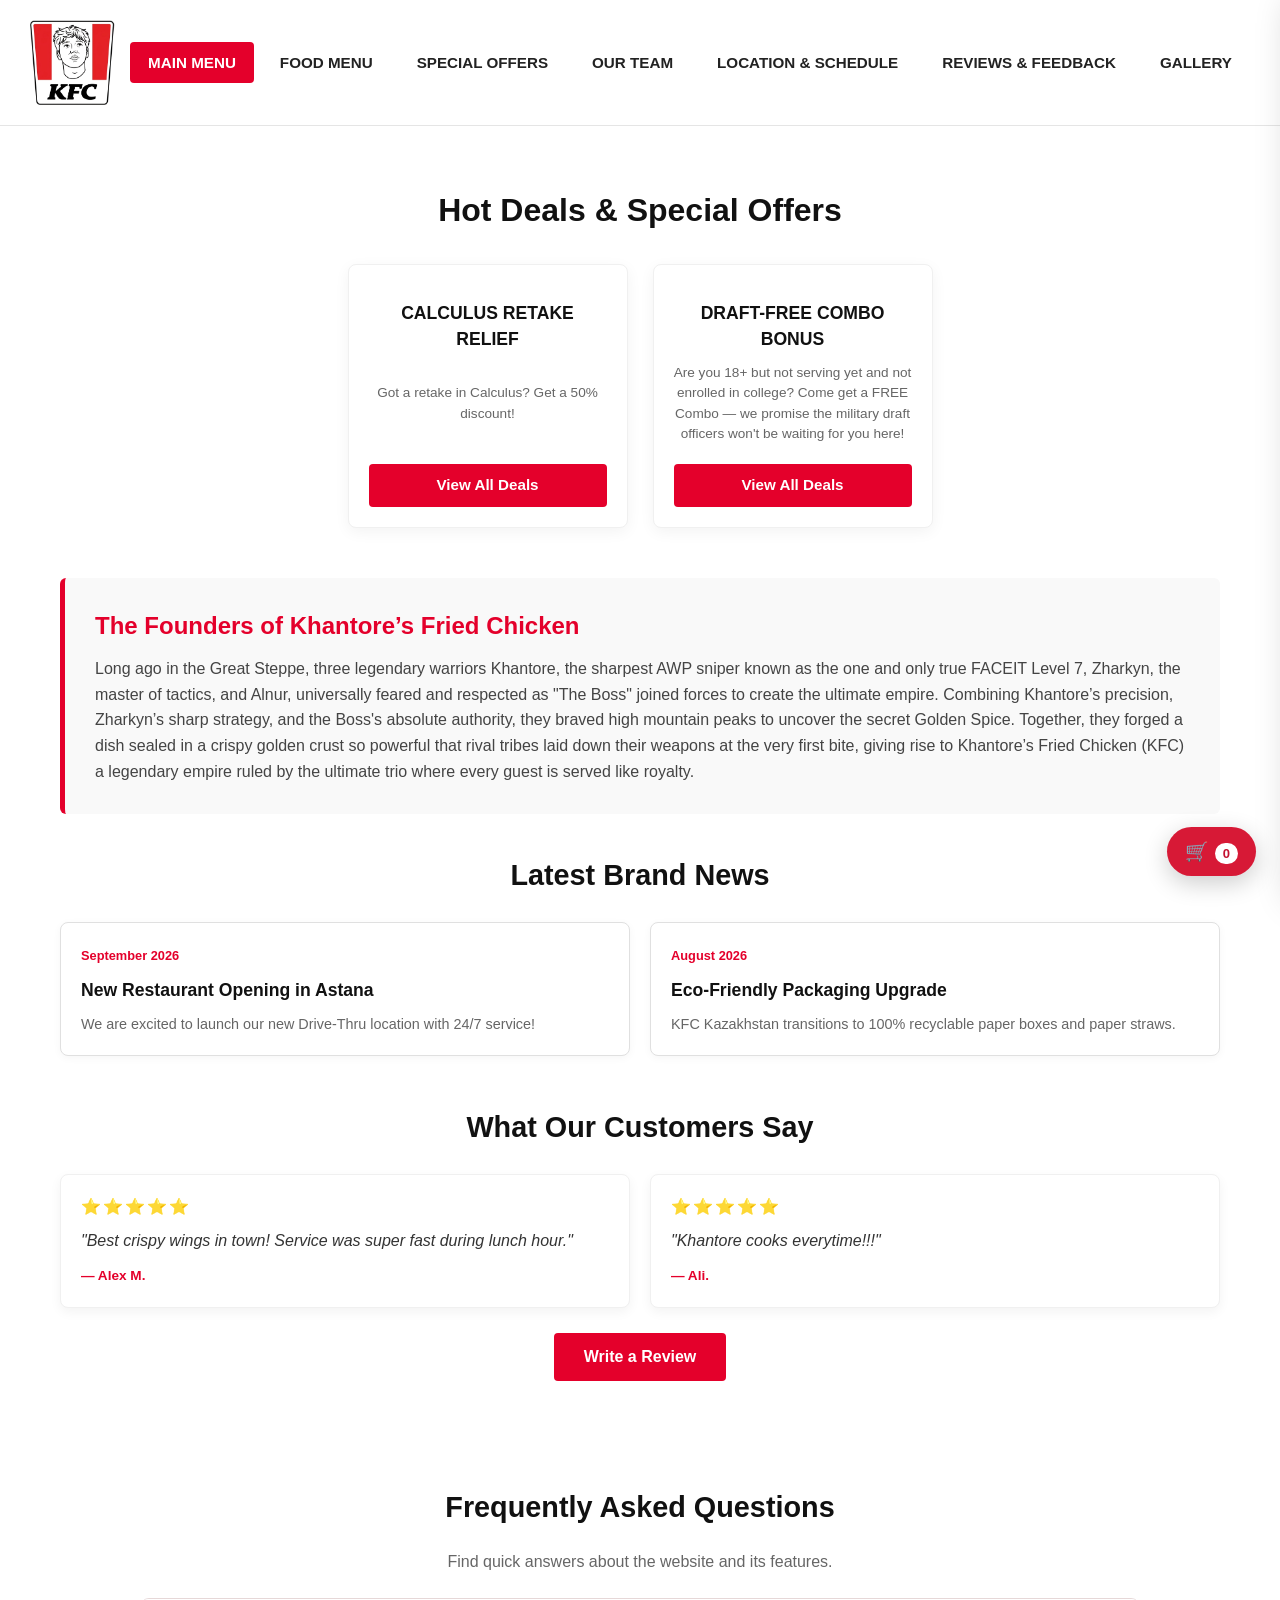
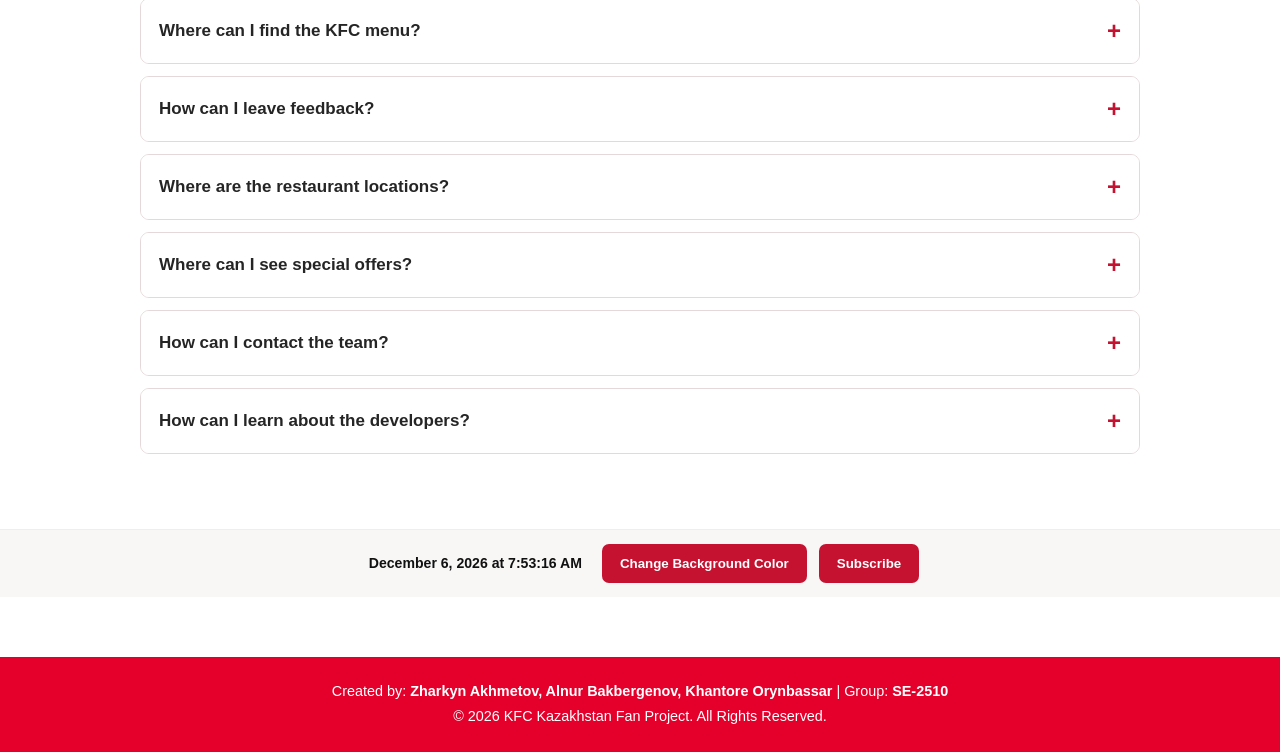
==== commit 1249481d: "Assignment 5" ====
--- a/index.html
+++ b/index.html
@@ -97,5 +97,6 @@
 </footer>
 <script src="js/cart.js"></script>
 <script src="js/script.js"></script>
+<script src="js/assignment5.js"></script>
 </body>
 </html>
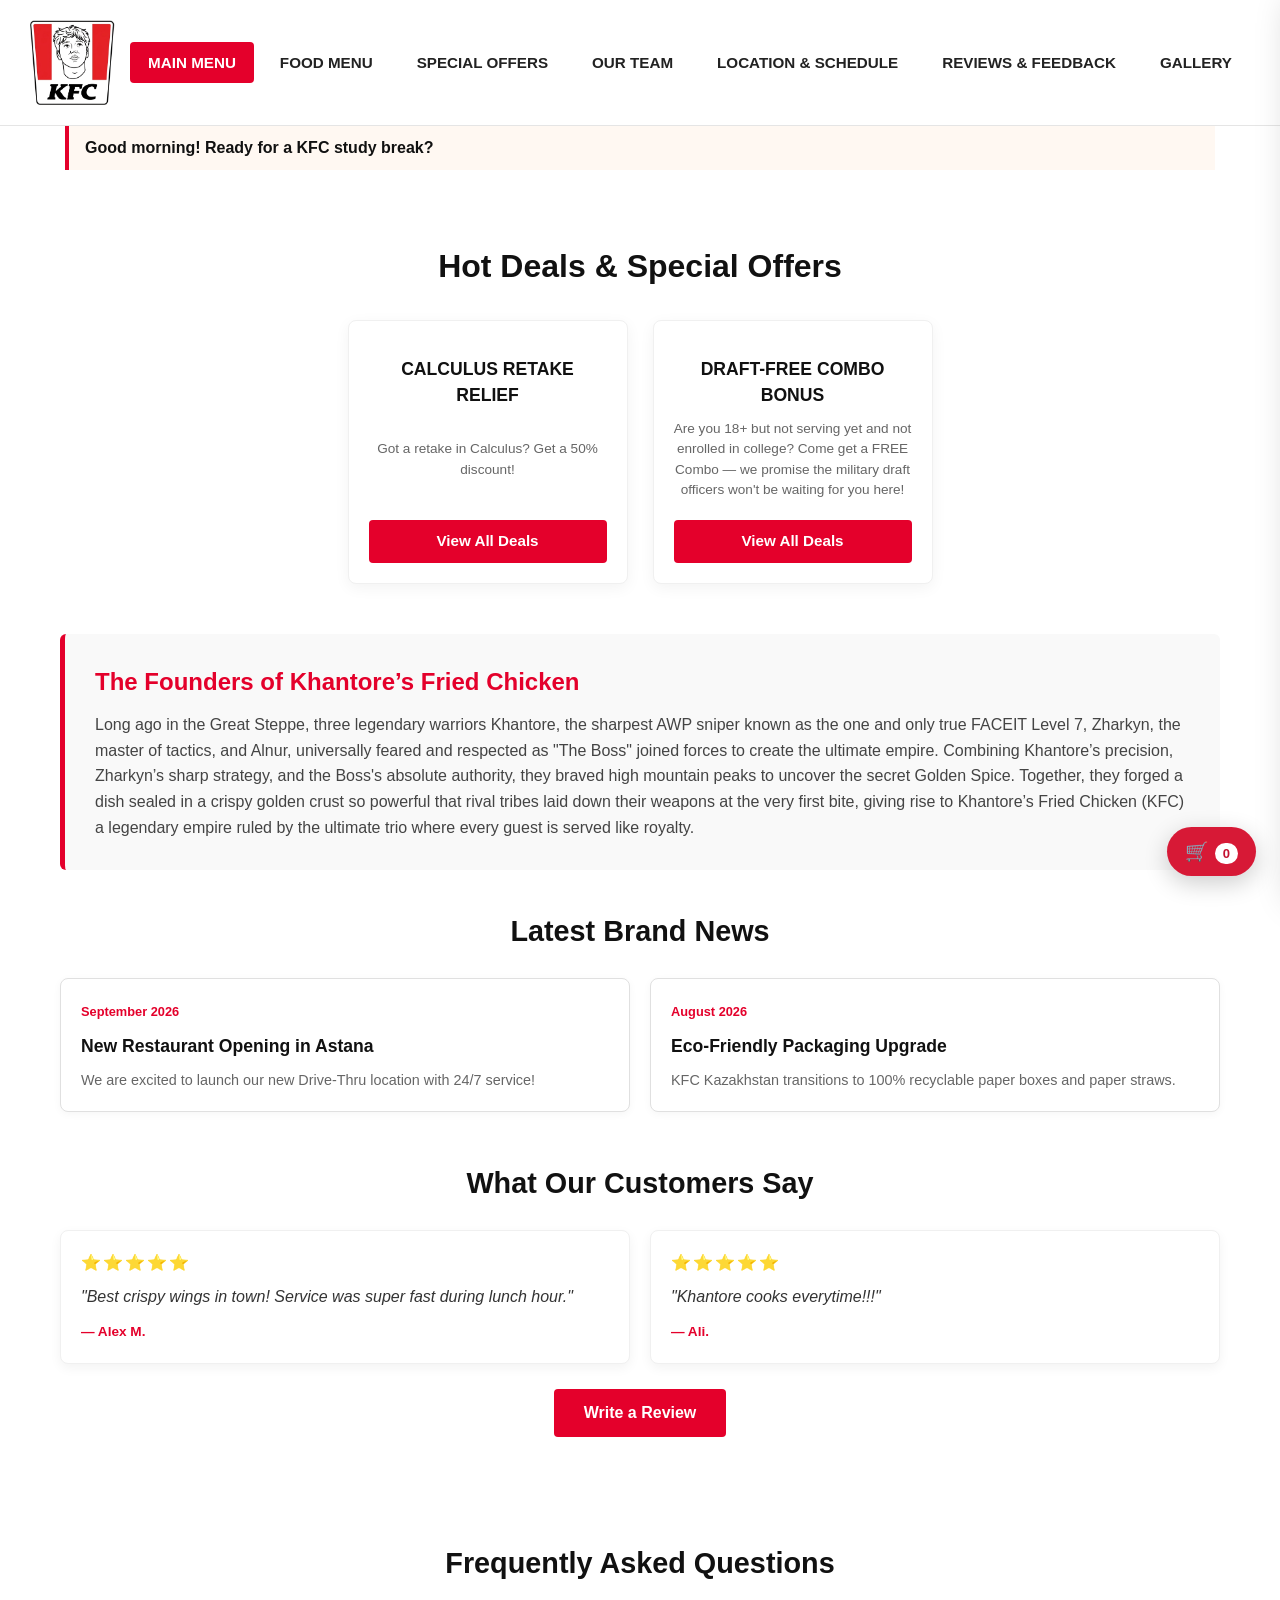
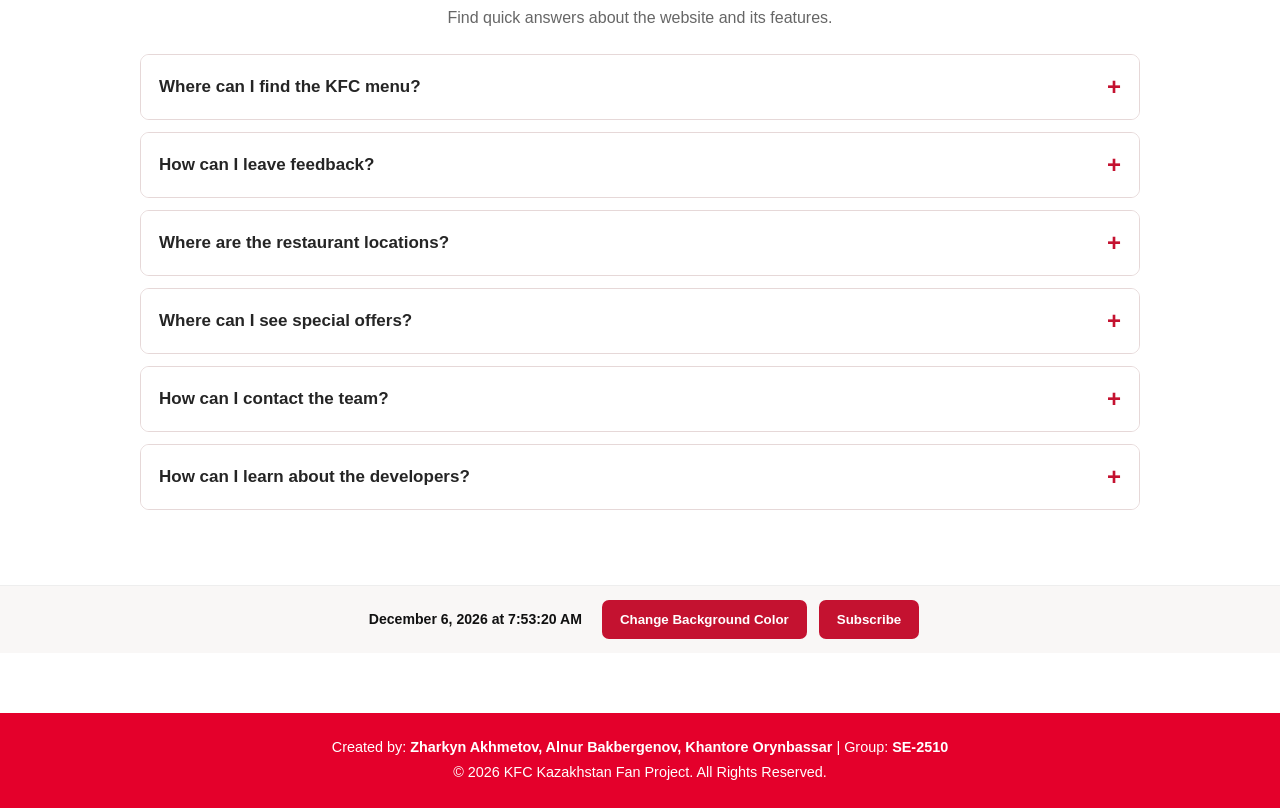
==== commit 05fc6fe8: "Connect Assignment 6 on main, team and contact pages" ====
--- a/index.html
+++ b/index.html
@@ -2,6 +2,7 @@
 
 <html lang="en">
 <head>
+<script src="https://code.jquery.com/jquery-3.7.1.min.js"></script>
 <!-- Project: KFC Kazakhstan Fan Project | Group: SE-2510 | Page: Main Page (index.html) -->
 <meta charset="utf-8"/>
 <meta content="width=device-width, initial-scale=1.0" name="viewport"/>
@@ -98,5 +99,6 @@
 <script src="js/cart.js"></script>
 <script src="js/script.js"></script>
 <script src="js/assignment5.js"></script>
+<script src="js/assignment6.js"></script>
 </body>
 </html>
--- a/css/style.css
+++ b/css/style.css
@@ -880,3 +880,35 @@
 body .feed-item:hover {
     border-left: 4px solid var(--red) !important;
 }
+
+
+/* ===== Assignment 5: interactive study-break form and keyboard focus ===== */
+.nav-menu .nav-btn:focus-visible {
+    outline: 3px solid #222;
+    outline-offset: 3px;
+}
+.time-greeting {
+    margin: 0 auto 12px;
+    padding: 10px 16px;
+    max-width: 1150px;
+    border-left: 4px solid var(--red);
+    background: #fff8f2;
+    font-weight: 700;
+    animation: greeting-appear 450ms ease-out;
+}
+@keyframes greeting-appear {
+    from { opacity: 0; transform: translateY(-8px); }
+    to { opacity: 1; transform: translateY(0); }
+}
+.multi-step-section { padding: 28px 16px 36px; background: #fff8f2; }
+.multi-step-card { max-width: 620px; margin: 0 auto; padding: 26px; background: #fff; border-radius: 14px; box-shadow: 0 4px 18px rgba(0,0,0,.08); }
+.multi-step-card h2 { margin-top: 0; }
+.multi-step-card label { display: block; margin: 14px 0 6px; font-weight: 700; }
+.multi-step-card input, .multi-step-card select { width: 100%; padding: 11px; border: 1px solid #bbb; border-radius: 6px; font: inherit; }
+.multi-step-card button { margin-top: 16px; }
+.step-indicator { color: #a20f27; font-weight: 700; }
+.survey-actions { display: flex; gap: 10px; flex-wrap: wrap; }
+#survey-message { min-height: 1.5em; font-weight: 700; }
+@media (prefers-reduced-motion: reduce) {
+    .time-greeting { animation: none; }
+}
